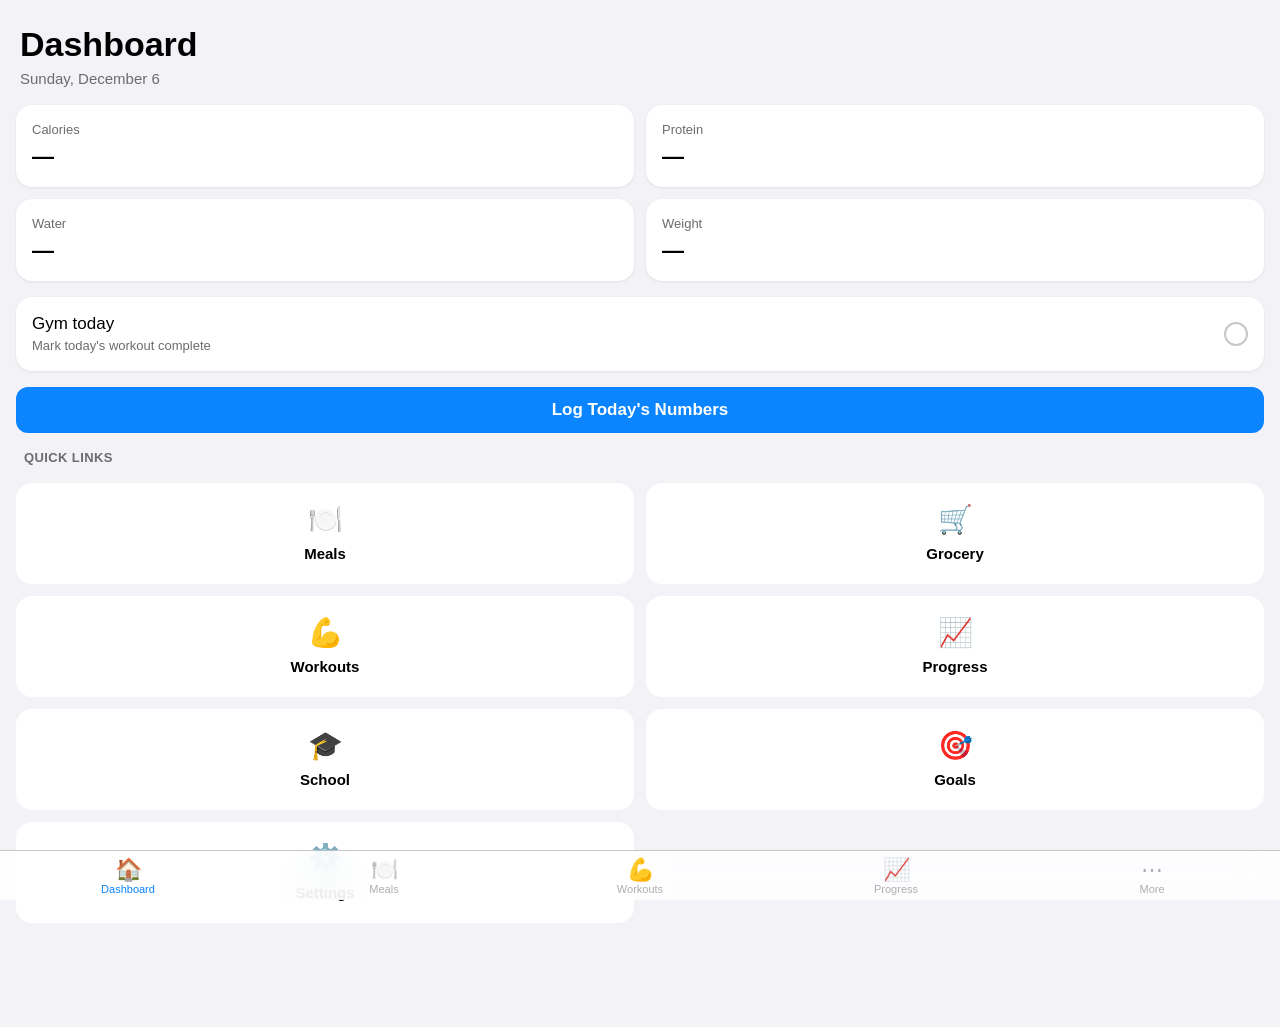
==== index.html @ 4d59efdd "Initial foundation: PWA shell, design system, navigation, data layer Built as life-app before the Li" ====
<!DOCTYPE html>
<!--
  index.html
  ---------------------------------------------------------------------
  This is the ONLY html page in the whole app. Every section (Dashboard,
  Meals, Grocery, etc.) is just JavaScript that swaps out the contents of
  <main id="app-content"> below — nothing ever navigates to a different
  .html file. That's what makes it feel like a native app instead of a
  website: no page reloads, no flicker, just content sliding in and out.
-->
<html lang="en">
<head>
<meta charset="UTF-8" />
<meta name="viewport" content="width=device-width, initial-scale=1, viewport-fit=cover, maximum-scale=1, user-scalable=no" />
<title>Life</title>

<!--
  This tiny inline script runs immediately, before any CSS or other
  scripts load. Its only job is: if the Settings page previously saved a
  manual light/dark choice, apply it right away — otherwise you'd briefly
  see the wrong theme flash on screen before the rest of the app catches up.
-->
<script>
  (function () {
    try {
      var savedTheme = localStorage.getItem('life-app-theme');
      if (savedTheme === 'light' || savedTheme === 'dark') {
        document.documentElement.setAttribute('data-theme', savedTheme);
      }
    } catch (err) {}
  })();
</script>

<!-- ===== PWA basics: lets any browser install this as an app ===== -->
<link rel="manifest" href="manifest.json" />
<meta name="theme-color" content="#000000" />

<!-- ===== iOS-specific tags: Safari ignores manifest.json for a lot of this,
     so these tags are what actually make "Add to Home Screen" look and
     behave like a real app on an iPhone. ===== -->
<meta name="apple-mobile-web-app-capable" content="yes" />
<meta name="apple-mobile-web-app-status-bar-style" content="black-translucent" />
<meta name="apple-mobile-web-app-title" content="Life" />
<link rel="apple-touch-icon" href="icons/icon-180.png" />

<!-- ===== Design system + shared components (order matters: variables first) ===== -->
<link rel="stylesheet" href="css/variables.css" />
<link rel="stylesheet" href="css/base.css" />
<link rel="stylesheet" href="css/components.css" />
<link rel="stylesheet" href="css/navbar.css" />

<!-- ===== Per-section stylesheets (only the active section's styles actually apply) ===== -->
<link rel="stylesheet" href="css/sections/dashboard.css" />
<link rel="stylesheet" href="css/sections/meals.css" />
<link rel="stylesheet" href="css/sections/grocery.css" />
<link rel="stylesheet" href="css/sections/workouts.css" />
<link rel="stylesheet" href="css/sections/progress.css" />
<link rel="stylesheet" href="css/sections/school.css" />
<link rel="stylesheet" href="css/sections/goals.css" />
<link rel="stylesheet" href="css/sections/settings.css" />
</head>
<body>

  <!-- Everything a section renders goes inside here. router.js controls this. -->
  <main id="app-content"></main>

  <!-- The bottom tab bar is always visible, on every screen. navbar.js controls this. -->
  <nav id="app-navbar"></nav>

  <!-- Reusable slide-up sheet used by sections for "Add" forms etc. modal.js controls this. -->
  <div id="app-modal-root"></div>

  <!--
    type="module" lets us use import/export between our .js files (that's
    what makes the "one file per section" structure possible) without any
    build step — modern browsers, including iOS Safari, support this
    natively.
  -->
  <script type="module" src="js/app.js"></script>
</body>
</html>
---- css/variables.css ----
/*
  variables.css
  ---------------------------------------------------------------------
  This file defines the app's "design tokens" — named values for every
  color, spacing size, corner radius, shadow, and font size used
  anywhere in the app. Every other CSS file references these instead of
  writing raw values like "16px" or "#007AFF" directly.

  Why this matters: if you later want to change the accent color or
  make corners rounder everywhere, you change it in ONE place here
  instead of hunting through every file.

  Light/dark mode works two ways at once:
    1. By default, it follows the iPhone's system setting automatically
       (the `prefers-color-scheme` blocks below).
    2. The Settings page can force one or the other by adding
       data-theme="light" or data-theme="dark" to the <html> tag — those
       rules are listed last so they always win over the system default.
*/

:root {
  /* ===== Spacing scale (used for padding, gaps, margins) ===== */
  --space-1: 4px;
  --space-2: 8px;
  --space-3: 12px;
  --space-4: 16px;
  --space-5: 20px;
  --space-6: 24px;
  --space-8: 32px;
  --space-10: 40px;

  /* ===== Corner radius scale ===== */
  --radius-sm: 8px;
  --radius-md: 12px;
  --radius-lg: 16px;
  --radius-xl: 20px;
  --radius-full: 999px;

  /* ===== Typography ===== */
  --font-family: -apple-system, BlinkMacSystemFont, "SF Pro Text", "Segoe UI", Roboto, sans-serif;

  --text-large-title: 700 34px/41px var(--font-family);
  --text-title1: 700 28px/34px var(--font-family);
  --text-title2: 700 22px/28px var(--font-family);
  --text-title3: 600 20px/25px var(--font-family);
  --text-headline: 600 17px/22px var(--font-family);
  --text-body: 400 17px/22px var(--font-family);
  --text-callout: 400 16px/21px var(--font-family);
  --text-subhead: 400 15px/20px var(--font-family);
  --text-footnote: 400 13px/18px var(--font-family);
  --text-caption1: 400 12px/16px var(--font-family);
  --text-caption2: 400 11px/13px var(--font-family);

  /* ===== Motion ===== */
  --ease-standard: cubic-bezier(0.25, 0.1, 0.25, 1);
  --duration-fast: 0.15s;
  --duration-base: 0.25s;
  --duration-slow: 0.4s;

  /* ===== Accent + semantic colors (same in light & dark, iOS system palette) ===== */
  --color-accent: #0A84FF;
  --color-success: #34C759;
  --color-warning: #FF9500;
  --color-danger: #FF3B30;

  /* ===== Safe areas (notch / home indicator on iPhone) ===== */
  --safe-top: env(safe-area-inset-top, 0px);
  --safe-bottom: env(safe-area-inset-bottom, 0px);
  --safe-left: env(safe-area-inset-left, 0px);
  --safe-right: env(safe-area-inset-right, 0px);
}

/* ===== Light mode (default) ===== */
:root,
:root[data-theme="light"] {
  --color-bg: #F2F2F7;
  --color-bg-elevated: #FFFFFF;
  --color-surface: #FFFFFF;
  --color-surface-secondary: #F2F2F7;
  --color-text-primary: #000000;
  --color-text-secondary: #6C6C70;
  --color-text-tertiary: #AEAEB2;
  --color-separator: rgba(60, 60, 67, 0.29);
  --color-shadow: rgba(0, 0, 0, 0.08);
  --color-overlay: rgba(0, 0, 0, 0.4);
}

/* ===== Dark mode: follows system setting automatically ===== */
@media (prefers-color-scheme: dark) {
  :root {
    --color-bg: #000000;
    --color-bg-elevated: #1C1C1E;
    --color-surface: #1C1C1E;
    --color-surface-secondary: #2C2C2E;
    --color-text-primary: #FFFFFF;
    --color-text-secondary: #98989D;
    --color-text-tertiary: #636366;
    --color-separator: rgba(84, 84, 88, 0.6);
    --color-shadow: rgba(0, 0, 0, 0.4);
    --color-overlay: rgba(0, 0, 0, 0.6);
  }
}

/* ===== Manual override: Settings page sets data-theme="dark" on <html> ===== */
:root[data-theme="dark"] {
  --color-bg: #000000;
  --color-bg-elevated: #1C1C1E;
  --color-surface: #1C1C1E;
  --color-surface-secondary: #2C2C2E;
  --color-text-primary: #FFFFFF;
  --color-text-secondary: #98989D;
  --color-text-tertiary: #636366;
  --color-separator: rgba(84, 84, 88, 0.6);
  --color-shadow: rgba(0, 0, 0, 0.4);
  --color-overlay: rgba(0, 0, 0, 0.6);
}
---- css/base.css ----
/*
  base.css
  ---------------------------------------------------------------------
  Global resets and defaults, applied once to the whole page. This is
  where we make the app fill the screen edge-to-edge, remove default
  browser spacing, and set up the base text styles so every section
  starts from the same clean foundation.
*/

* {
  box-sizing: border-box;
  -webkit-tap-highlight-color: transparent;
}

html, body {
  margin: 0;
  padding: 0;
  height: 100%;
  overscroll-behavior-y: none; /* stops the "rubber band" bounce feeling like a website */
}

body {
  font: var(--text-body);
  color: var(--color-text-primary);
  background: var(--color-bg);
  transition: background-color var(--duration-base) var(--ease-standard);
  -webkit-font-smoothing: antialiased;
  /* Prevent iOS from letting the user pinch-zoom the app UI like a webpage */
  touch-action: manipulation;
}

h1, h2, h3, h4, p, figure {
  margin: 0;
}

button {
  font-family: inherit;
  border: none;
  background: none;
  cursor: pointer;
  color: inherit;
}

input, textarea, select {
  font-family: inherit;
  color: inherit;
}

a {
  color: var(--color-accent);
  text-decoration: none;
}

ul, ol {
  margin: 0;
  padding: 0;
  list-style: none;
}

img {
  max-width: 100%;
  display: block;
}

/* ===== App layout skeleton ===== */

#app-content {
  padding-top: var(--safe-top);
  /* Leave room at the bottom for the fixed navbar + iPhone home indicator */
  padding-bottom: calc(64px + var(--safe-bottom) + var(--space-4));
  min-height: 100%;
}

/* Simple fade+rise transition applied by router.js when a section mounts */
.section-enter {
  animation: section-enter var(--duration-base) var(--ease-standard);
}

@keyframes section-enter {
  from { opacity: 0; transform: translateY(8px); }
  to { opacity: 1; transform: translateY(0); }
}
---- css/components.css ----
/*
  components.css
  ---------------------------------------------------------------------
  Reusable building blocks shared by every section: page headers, cards,
  buttons, inputs, list rows, chips, empty states, and the modal sheet.
  A section's own stylesheet (e.g. meals.css) should only contain styles
  specific to that section — if something looks like it'll be reused
  elsewhere, it belongs here instead.
*/

/* ===== Page header: every section starts with one of these ===== */

.page-header {
  padding: var(--space-6) var(--space-5) var(--space-4);
}

.page-header__title {
  font: var(--text-large-title);
  color: var(--color-text-primary);
}

.page-header__subtitle {
  font: var(--text-subhead);
  color: var(--color-text-secondary);
  margin-top: var(--space-1);
}

.page-content {
  padding: 0 var(--space-4) var(--space-6);
  display: flex;
  flex-direction: column;
  gap: var(--space-4);
}

.section-label {
  font: var(--text-footnote);
  font-weight: 600;
  text-transform: uppercase;
  letter-spacing: 0.03em;
  color: var(--color-text-secondary);
  padding: 0 var(--space-2);
}

/* ===== Card ===== */

.card {
  background: var(--color-surface);
  border-radius: var(--radius-lg);
  padding: var(--space-4);
  box-shadow: 0 1px 3px var(--color-shadow);
}

/* ===== Buttons ===== */

.btn {
  display: inline-flex;
  align-items: center;
  justify-content: center;
  gap: var(--space-2);
  padding: var(--space-3) var(--space-5);
  border-radius: var(--radius-md);
  font: var(--text-headline);
  transition: transform var(--duration-fast) var(--ease-standard), opacity var(--duration-fast) var(--ease-standard);
}

.btn:active {
  transform: scale(0.96);
  opacity: 0.85;
}

.btn-primary {
  background: var(--color-accent);
  color: #FFFFFF;
  width: 100%;
}

.btn-secondary {
  background: var(--color-surface-secondary);
  color: var(--color-accent);
}

.btn-icon {
  width: 36px;
  height: 36px;
  border-radius: var(--radius-full);
  background: var(--color-surface-secondary);
  display: inline-flex;
  align-items: center;
  justify-content: center;
  font-size: 18px;
}

/* Floating "add" button, bottom-right above the navbar */
.fab {
  position: fixed;
  right: calc(var(--space-5) + var(--safe-right));
  bottom: calc(80px + var(--safe-bottom));
  width: 56px;
  height: 56px;
  border-radius: var(--radius-full);
  background: var(--color-accent);
  color: #fff;
  font-size: 26px;
  line-height: 1;
  display: flex;
  align-items: center;
  justify-content: center;
  box-shadow: 0 4px 14px var(--color-shadow);
  z-index: 20;
  transition: transform var(--duration-fast) var(--ease-standard);
}

.fab:active {
  transform: scale(0.92);
}

/* ===== Inputs ===== */

.input, .textarea {
  width: 100%;
  background: var(--color-surface-secondary);
  border-radius: var(--radius-md);
  padding: var(--space-3) var(--space-4);
  font: var(--text-body);
  color: var(--color-text-primary);
}

.textarea {
  resize: none;
  min-height: 88px;
}

.input::placeholder, .textarea::placeholder {
  color: var(--color-text-tertiary);
}

.search-bar {
  display: flex;
  align-items: center;
  gap: var(--space-2);
  background: var(--color-surface-secondary);
  border-radius: var(--radius-md);
  padding: var(--space-2) var(--space-4);
}

.search-bar input {
  flex: 1;
  background: none;
  border: none;
  outline: none;
  font: var(--text-body);
  color: var(--color-text-primary);
}

.search-bar .icon {
  color: var(--color-text-tertiary);
  font-size: 15px;
}

/* ===== Filter chips ===== */

.chip-row {
  display: flex;
  gap: var(--space-2);
  overflow-x: auto;
  padding-bottom: var(--space-1);
  scrollbar-width: none;
}

.chip-row::-webkit-scrollbar { display: none; }

.chip {
  flex: none;
  padding: var(--space-2) var(--space-4);
  border-radius: var(--radius-full);
  background: var(--color-surface-secondary);
  font: var(--text-subhead);
  color: var(--color-text-secondary);
  white-space: nowrap;
}

.chip.active {
  background: var(--color-accent);
  color: #FFFFFF;
}

/* ===== List rows (grocery items, meal list, workout history, etc.) ===== */

.list-row {
  display: flex;
  align-items: center;
  gap: var(--space-3);
  padding: var(--space-3) var(--space-4);
  background: var(--color-surface);
  border-radius: var(--radius-md);
}

.list-row + .list-row {
  margin-top: var(--space-2);
}

.list-row__title {
  font: var(--text-body);
  color: var(--color-text-primary);
  flex: 1;
}

.list-row__meta {
  font: var(--text-footnote);
  color: var(--color-text-secondary);
}

.checkbox-circle {
  width: 24px;
  height: 24px;
  border-radius: var(--radius-full);
  border: 2px solid var(--color-separator);
  display: inline-flex;
  align-items: center;
  justify-content: center;
  flex: none;
  font-size: 13px;
  color: transparent;
  transition: background var(--duration-fast) var(--ease-standard), border-color var(--duration-fast) var(--ease-standard);
}

.checkbox-circle.checked {
  background: var(--color-accent);
  border-color: var(--color-accent);
  color: #fff;
}

/* ===== Stat tiles (Dashboard summary cards) ===== */

.stat-grid {
  display: grid;
  grid-template-columns: 1fr 1fr;
  gap: var(--space-3);
}

.stat-tile {
  background: var(--color-surface);
  border-radius: var(--radius-lg);
  padding: var(--space-4);
  box-shadow: 0 1px 3px var(--color-shadow);
}

.stat-tile__label {
  font: var(--text-footnote);
  color: var(--color-text-secondary);
}

.stat-tile__value {
  font: var(--text-title2);
  color: var(--color-text-primary);
  margin-top: var(--space-1);
}

/* ===== Empty states ===== */

.empty-state {
  display: flex;
  flex-direction: column;
  align-items: center;
  justify-content: center;
  text-align: center;
  padding: var(--space-10) var(--space-6);
  color: var(--color-text-secondary);
}

.empty-state__icon {
  font-size: 40px;
  margin-bottom: var(--space-3);
  opacity: 0.6;
}

.empty-state__title {
  font: var(--text-headline);
  color: var(--color-text-primary);
}

.empty-state__subtitle {
  font: var(--text-subhead);
  margin-top: var(--space-1);
  max-width: 260px;
}

/* ===== Modal / bottom sheet (used for "Add ___" forms) ===== */

.modal-overlay {
  position: fixed;
  inset: 0;
  background: var(--color-overlay);
  opacity: 0;
  pointer-events: none;
  transition: opacity var(--duration-base) var(--ease-standard);
  z-index: 40;
}

.modal-overlay.open {
  opacity: 1;
  pointer-events: auto;
}

.modal-sheet {
  position: fixed;
  left: 0;
  right: 0;
  bottom: 0;
  max-height: 88vh;
  background: var(--color-bg-elevated);
  border-radius: var(--radius-xl) var(--radius-xl) 0 0;
  padding: var(--space-3) var(--space-5) calc(var(--space-6) + var(--safe-bottom));
  transform: translateY(100%);
  transition: transform var(--duration-slow) var(--ease-standard);
  z-index: 41;
  overflow-y: auto;
  display: flex;
  flex-direction: column;
  gap: var(--space-4);
}

.modal-overlay.open .modal-sheet {
  transform: translateY(0);
}

.modal-sheet__handle {
  width: 36px;
  height: 5px;
  border-radius: var(--radius-full);
  background: var(--color-separator);
  margin: var(--space-1) auto 0;
}

.modal-sheet__header {
  display: flex;
  align-items: center;
  justify-content: space-between;
}

.modal-sheet__title {
  font: var(--text-title3);
}

.modal-sheet__field-label {
  font: var(--text-footnote);
  font-weight: 600;
  color: var(--color-text-secondary);
  margin-bottom: var(--space-1);
  display: block;
}

/* ===== Streak / badge pill ===== */

.badge {
  display: inline-flex;
  align-items: center;
  gap: var(--space-1);
  padding: var(--space-1) var(--space-3);
  border-radius: var(--radius-full);
  background: var(--color-surface-secondary);
  font: var(--text-caption1);
  font-weight: 600;
  color: var(--color-text-secondary);
}

.badge.success { color: var(--color-success); }
.badge.warning { color: var(--color-warning); }
---- css/navbar.css ----
/*
  navbar.css
  ---------------------------------------------------------------------
  The bottom tab bar (Dashboard, Meals, Workouts, Progress, More) that's
  always visible, plus the "More" sheet that slides up over it to reveal
  Grocery, School, Goals, and Settings. This mirrors how Apple's own
  App Store app handles having more sections than fit in one bar.
*/

#app-navbar {
  position: fixed;
  left: 0;
  right: 0;
  bottom: 0;
  z-index: 30;
  display: flex;
  background: color-mix(in srgb, var(--color-bg-elevated) 85%, transparent);
  backdrop-filter: blur(20px) saturate(180%);
  -webkit-backdrop-filter: blur(20px) saturate(180%);
  border-top: 0.5px solid var(--color-separator);
  padding-bottom: var(--safe-bottom);
}

.navbar__item {
  flex: 1;
  display: flex;
  flex-direction: column;
  align-items: center;
  justify-content: center;
  gap: 2px;
  padding: var(--space-2) 0 var(--space-1);
  color: var(--color-text-tertiary);
  transition: color var(--duration-fast) var(--ease-standard);
}

.navbar__item.active {
  color: var(--color-accent);
}

.navbar__item .icon {
  font-size: 22px;
  line-height: 1;
}

.navbar__item .label {
  font: var(--text-caption2);
  font-weight: 500;
}

/* ===== "More" sheet: grid of remaining sections ===== */

.more-sheet__grid {
  display: grid;
  grid-template-columns: repeat(2, 1fr);
  gap: var(--space-3);
}

.more-sheet__item {
  display: flex;
  flex-direction: column;
  align-items: center;
  justify-content: center;
  gap: var(--space-2);
  padding: var(--space-5) var(--space-3);
  background: var(--color-surface);
  border-radius: var(--radius-lg);
  color: var(--color-text-primary);
}

.more-sheet__item .icon {
  font-size: 28px;
}

.more-sheet__item .label {
  font: var(--text-subhead);
  font-weight: 600;
}
---- css/sections/dashboard.css ----
/* dashboard.css — styles specific to the Dashboard section. */

.dashboard-gym-card {
  display: flex;
  align-items: center;
  justify-content: space-between;
  cursor: pointer;
}

.dashboard-gym-card__text {
  display: flex;
  flex-direction: column;
  gap: 2px;
}

.dashboard-log-form {
  display: flex;
  flex-direction: column;
  gap: var(--space-4);
}
---- css/sections/meals.css ----
/* meals.css — styles specific to the Meals section. */

.meal-row__thumb {
  width: 48px;
  height: 48px;
  border-radius: var(--radius-md);
  object-fit: cover;
  flex: none;
}

.meal-row__thumb--placeholder {
  display: flex;
  align-items: center;
  justify-content: center;
  background: var(--color-surface-secondary);
  font-size: 20px;
}

.meal-row__favorite {
  font-size: 18px;
  padding: var(--space-1);
  flex: none;
}

.meals-form,
.meals-detail {
  display: flex;
  flex-direction: column;
  gap: var(--space-4);
}

.meals-form__photo-preview img {
  width: 100%;
  max-height: 160px;
  object-fit: cover;
  border-radius: var(--radius-md);
  margin-top: var(--space-2);
}

.meals-form__nutrition-grid {
  display: grid;
  grid-template-columns: 1fr 1fr;
  gap: var(--space-3);
}

.meals-form__favorite-toggle {
  display: flex;
  align-items: center;
  gap: var(--space-2);
  font: var(--text-body);
}

.meals-detail__photo {
  width: 100%;
  max-height: 220px;
  object-fit: cover;
  border-radius: var(--radius-lg);
}

.meals-detail__ingredients {
  margin-top: var(--space-2);
  display: flex;
  flex-direction: column;
  gap: var(--space-1);
}

.meals-detail__ingredients li {
  font: var(--text-body);
  padding-left: var(--space-3);
  position: relative;
}

.meals-detail__ingredients li::before {
  content: "•";
  position: absolute;
  left: 0;
  color: var(--color-text-tertiary);
}

.meals-detail__actions {
  display: flex;
  gap: var(--space-3);
}

.meals-detail__actions .btn {
  flex: 1;
}

.meals-detail__delete {
  color: var(--color-danger);
}
---- css/sections/grocery.css ----
/* grocery.css — styles specific to the grocery section. Filled in when that section is built. */
---- css/sections/workouts.css ----
/* workouts.css — styles specific to the workouts section. Filled in when that section is built. */
---- css/sections/progress.css ----
/* progress.css — styles specific to the progress section. Filled in when that section is built. */
---- css/sections/school.css ----
/* school.css — styles specific to the school section. Filled in when that section is built. */
---- css/sections/goals.css ----
/* goals.css — styles specific to the goals section. Filled in when that section is built. */
---- css/sections/settings.css ----
/* settings.css — styles specific to the settings section. Filled in when that section is built. */
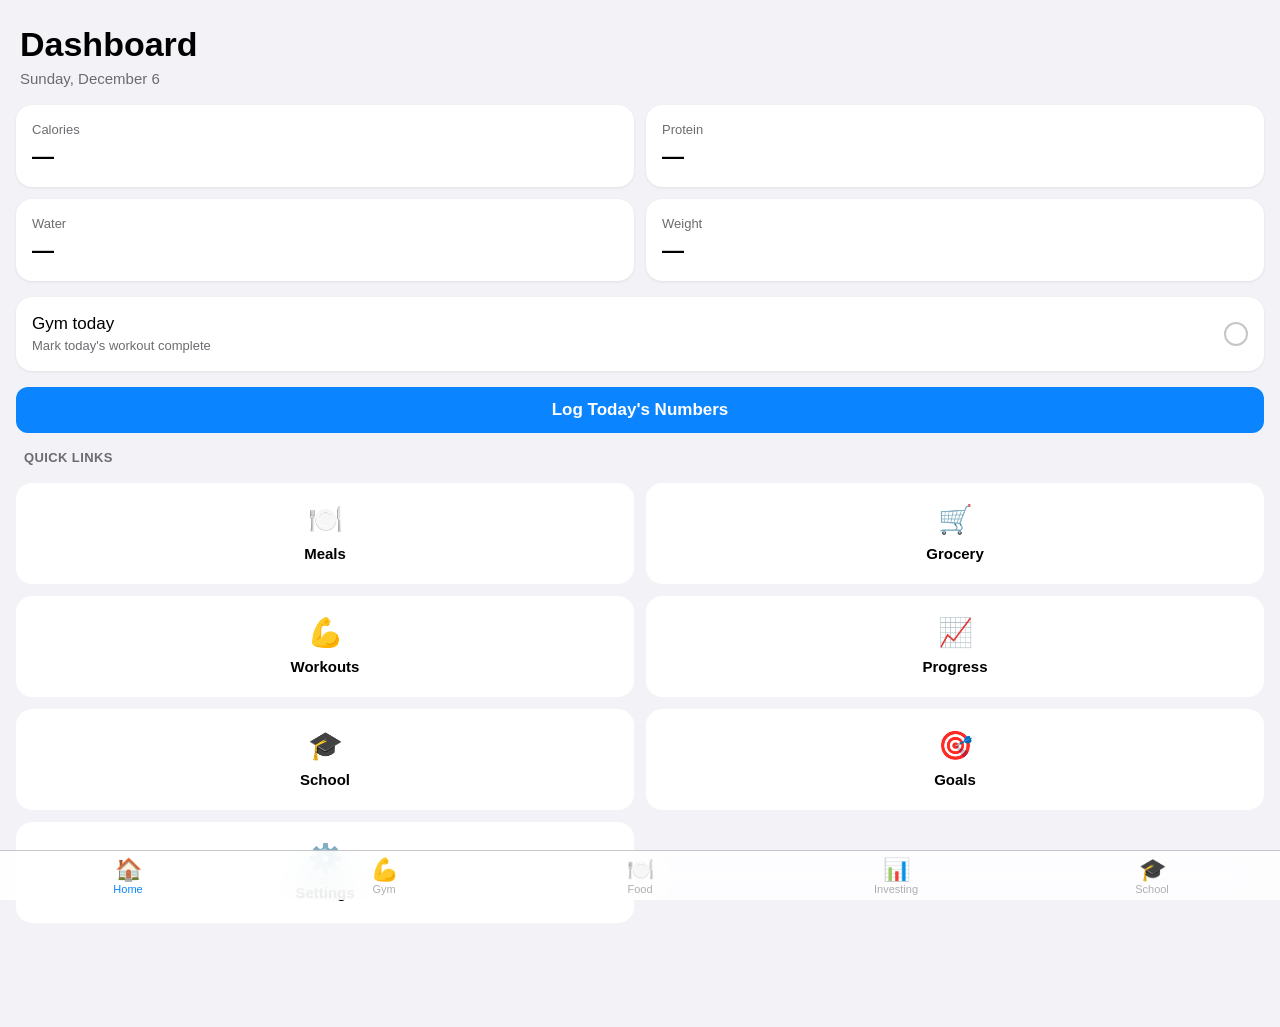
==== commit 58360b19: "Rebrand to Liam HQ, restructure nav to 5 pillars Rename app to Liam HQ (title, manifest, icon genera" ====
--- a/index.html
+++ b/index.html
@@ -12,7 +12,7 @@
 <head>
 <meta charset="UTF-8" />
 <meta name="viewport" content="width=device-width, initial-scale=1, viewport-fit=cover, maximum-scale=1, user-scalable=no" />
-<title>Life</title>
+<title>Liam HQ</title>
 
 <!--
   This tiny inline script runs immediately, before any CSS or other
@@ -40,7 +40,7 @@
      behave like a real app on an iPhone. ===== -->
 <meta name="apple-mobile-web-app-capable" content="yes" />
 <meta name="apple-mobile-web-app-status-bar-style" content="black-translucent" />
-<meta name="apple-mobile-web-app-title" content="Life" />
+<meta name="apple-mobile-web-app-title" content="Liam HQ" />
 <link rel="apple-touch-icon" href="icons/icon-180.png" />
 
 <!-- ===== Design system + shared components (order matters: variables first) ===== -->
@@ -51,12 +51,10 @@
 
 <!-- ===== Per-section stylesheets (only the active section's styles actually apply) ===== -->
 <link rel="stylesheet" href="css/sections/dashboard.css" />
-<link rel="stylesheet" href="css/sections/meals.css" />
-<link rel="stylesheet" href="css/sections/grocery.css" />
-<link rel="stylesheet" href="css/sections/workouts.css" />
-<link rel="stylesheet" href="css/sections/progress.css" />
+<link rel="stylesheet" href="css/sections/gym.css" />
+<link rel="stylesheet" href="css/sections/food.css" />
+<link rel="stylesheet" href="css/sections/investing.css" />
 <link rel="stylesheet" href="css/sections/school.css" />
-<link rel="stylesheet" href="css/sections/goals.css" />
 <link rel="stylesheet" href="css/sections/settings.css" />
 </head>
 <body>
--- a/css/sections/gym.css
+++ b/css/sections/gym.css
@@ -0,0 +1 @@
+/* gym.css — styles specific to the Gym pillar. Filled in when the pillar is built. */
--- a/css/sections/food.css
+++ b/css/sections/food.css
@@ -0,0 +1,91 @@
+/* food.css — styles specific to the Food pillar (meal list styles carried over from the original Meals section). */
+
+.meal-row__thumb {
+  width: 48px;
+  height: 48px;
+  border-radius: var(--radius-md);
+  object-fit: cover;
+  flex: none;
+}
+
+.meal-row__thumb--placeholder {
+  display: flex;
+  align-items: center;
+  justify-content: center;
+  background: var(--color-surface-secondary);
+  font-size: 20px;
+}
+
+.meal-row__favorite {
+  font-size: 18px;
+  padding: var(--space-1);
+  flex: none;
+}
+
+.meals-form,
+.meals-detail {
+  display: flex;
+  flex-direction: column;
+  gap: var(--space-4);
+}
+
+.meals-form__photo-preview img {
+  width: 100%;
+  max-height: 160px;
+  object-fit: cover;
+  border-radius: var(--radius-md);
+  margin-top: var(--space-2);
+}
+
+.meals-form__nutrition-grid {
+  display: grid;
+  grid-template-columns: 1fr 1fr;
+  gap: var(--space-3);
+}
+
+.meals-form__favorite-toggle {
+  display: flex;
+  align-items: center;
+  gap: var(--space-2);
+  font: var(--text-body);
+}
+
+.meals-detail__photo {
+  width: 100%;
+  max-height: 220px;
+  object-fit: cover;
+  border-radius: var(--radius-lg);
+}
+
+.meals-detail__ingredients {
+  margin-top: var(--space-2);
+  display: flex;
+  flex-direction: column;
+  gap: var(--space-1);
+}
+
+.meals-detail__ingredients li {
+  font: var(--text-body);
+  padding-left: var(--space-3);
+  position: relative;
+}
+
+.meals-detail__ingredients li::before {
+  content: "•";
+  position: absolute;
+  left: 0;
+  color: var(--color-text-tertiary);
+}
+
+.meals-detail__actions {
+  display: flex;
+  gap: var(--space-3);
+}
+
+.meals-detail__actions .btn {
+  flex: 1;
+}
+
+.meals-detail__delete {
+  color: var(--color-danger);
+}
--- a/css/sections/investing.css
+++ b/css/sections/investing.css
@@ -0,0 +1 @@
+/* investing.css — styles specific to the Investing pillar. Filled in when the pillar is built. */
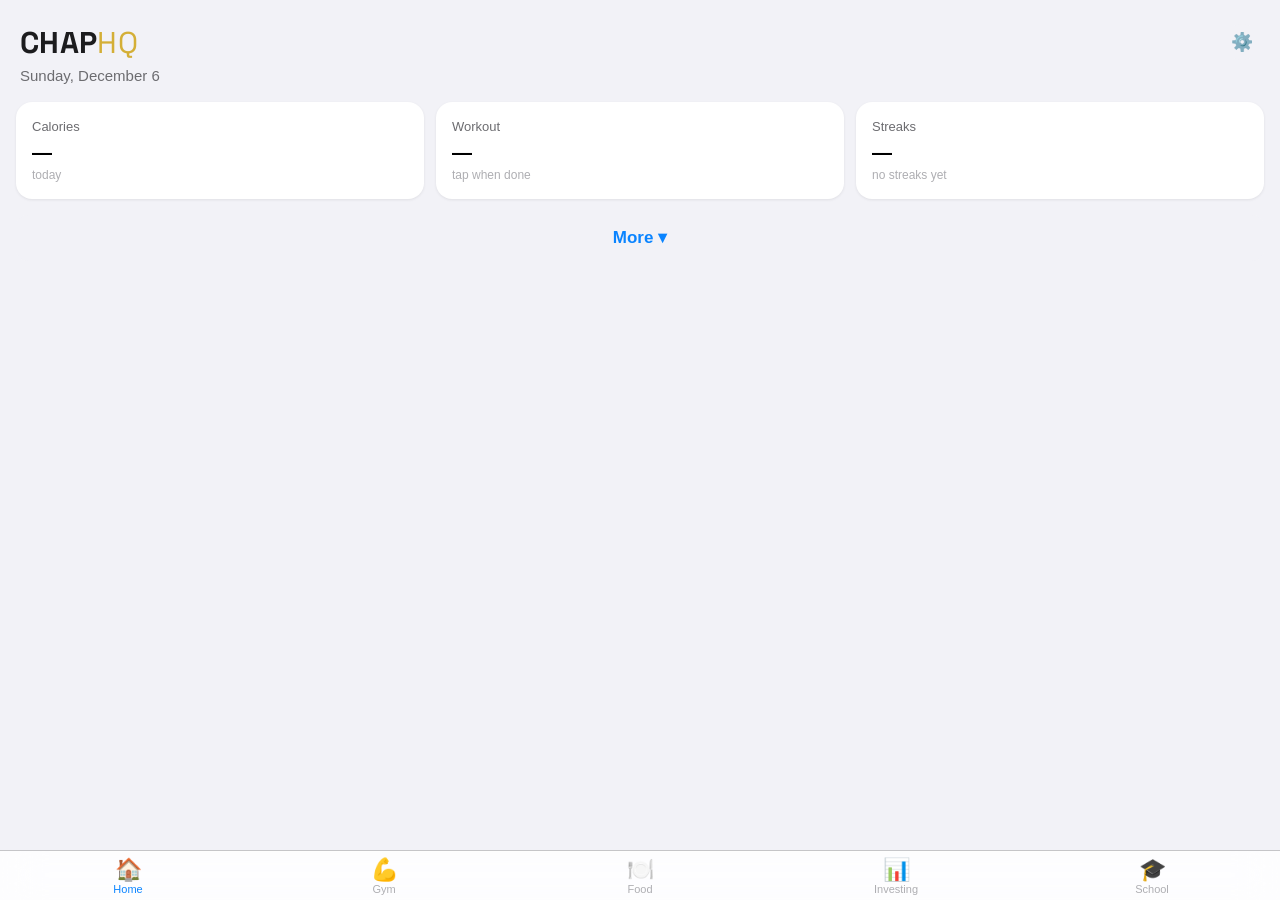
==== commit ae3bea0b: "Gym pillar + CHAPHQ wordmark rebrand + density pass Gym: Workout/History/Body sub-tabs - editable ex" ====
--- a/index.html
+++ b/index.html
@@ -12,7 +12,14 @@
 <head>
 <meta charset="UTF-8" />
 <meta name="viewport" content="width=device-width, initial-scale=1, viewport-fit=cover, maximum-scale=1, user-scalable=no" />
-<title>Liam HQ</title>
+<title>CHAPHQ</title>
+
+<!-- Space Grotesk (for the CHAPHQ wordmark). Loads from Google Fonts when
+     online; offline it falls back to the system font. To make it work
+     offline too, the font file can be downloaded into the project later. -->
+<link rel="preconnect" href="https://fonts.googleapis.com" />
+<link rel="preconnect" href="https://fonts.gstatic.com" crossorigin />
+<link rel="stylesheet" href="https://fonts.googleapis.com/css2?family=Space+Grotesk:wght@400;500;700&display=swap" />
 
 <!--
   This tiny inline script runs immediately, before any CSS or other
@@ -23,7 +30,7 @@
 <script>
   (function () {
     try {
-      var savedTheme = localStorage.getItem('life-app-theme');
+      var savedTheme = localStorage.getItem('liamhq-theme');
       if (savedTheme === 'light' || savedTheme === 'dark') {
         document.documentElement.setAttribute('data-theme', savedTheme);
       }
@@ -40,7 +47,7 @@
      behave like a real app on an iPhone. ===== -->
 <meta name="apple-mobile-web-app-capable" content="yes" />
 <meta name="apple-mobile-web-app-status-bar-style" content="black-translucent" />
-<meta name="apple-mobile-web-app-title" content="Liam HQ" />
+<meta name="apple-mobile-web-app-title" content="CHAPHQ" />
 <link rel="apple-touch-icon" href="icons/icon-180.png" />
 
 <!-- ===== Design system + shared components (order matters: variables first) ===== -->
--- a/css/variables.css
+++ b/css/variables.css
@@ -63,6 +63,13 @@
   --color-warning: #FF9500;
   --color-danger: #FF3B30;
 
+  /* ===== Wordmark (the CHAPHQ brand mark in headers) ===== */
+  --color-gold: #D4AF37;
+  --font-wordmark: 'Space Grotesk', -apple-system, BlinkMacSystemFont, sans-serif;
+  /* "CHAP" is off-white on dark backgrounds; on the light theme, off-white
+     would vanish, so it darkens to near-black there (set per theme below). */
+  --wordmark-primary: #1C1C1E;
+
   /* ===== Safe areas (notch / home indicator on iPhone) ===== */
   --safe-top: env(safe-area-inset-top, 0px);
   --safe-bottom: env(safe-area-inset-bottom, 0px);
@@ -83,6 +90,7 @@
   --color-separator: rgba(60, 60, 67, 0.29);
   --color-shadow: rgba(0, 0, 0, 0.08);
   --color-overlay: rgba(0, 0, 0, 0.4);
+  --wordmark-primary: #1C1C1E;
 }
 
 /* ===== Dark mode: follows system setting automatically ===== */
@@ -98,6 +106,7 @@
     --color-separator: rgba(84, 84, 88, 0.6);
     --color-shadow: rgba(0, 0, 0, 0.4);
     --color-overlay: rgba(0, 0, 0, 0.6);
+    --wordmark-primary: #F5F5F0;
   }
 }
 
@@ -113,4 +122,5 @@
   --color-separator: rgba(84, 84, 88, 0.6);
   --color-shadow: rgba(0, 0, 0, 0.4);
   --color-overlay: rgba(0, 0, 0, 0.6);
+  --wordmark-primary: #F5F5F0;
 }
--- a/css/components.css
+++ b/css/components.css
@@ -350,6 +350,85 @@
   display: block;
 }
 
+/* ===== CHAPHQ wordmark =====
+   Two-tone brand mark: "CHAP" heavy in off-white (near-black on the light
+   theme), "HQ" lighter weight in gold. Used in the Dashboard header. */
+
+.wordmark {
+  font-family: var(--font-wordmark);
+  font-size: 30px;
+  line-height: 38px;
+  letter-spacing: 0.01em;
+  display: inline-flex;
+  align-items: baseline;
+}
+
+.wordmark__chap {
+  font-weight: 700;
+  color: var(--wordmark-primary);
+}
+
+.wordmark__hq {
+  font-weight: 400;
+  color: var(--color-gold);
+}
+
+/* ===== Link tiles (grid of tappable shortcuts, e.g. Dashboard quick links) ===== */
+
+.link-grid {
+  display: grid;
+  grid-template-columns: repeat(2, 1fr);
+  gap: var(--space-3);
+}
+
+.link-tile {
+  display: flex;
+  flex-direction: column;
+  align-items: center;
+  justify-content: center;
+  gap: var(--space-2);
+  padding: var(--space-5) var(--space-3);
+  background: var(--color-surface);
+  border-radius: var(--radius-lg);
+  color: var(--color-text-primary);
+}
+
+.link-tile .icon {
+  font-size: 28px;
+}
+
+.link-tile .label {
+  font: var(--text-subhead);
+  font-weight: 600;
+}
+
+/* ===== Segmented control (sub-tabs inside a pillar) ===== */
+
+.segmented {
+  display: flex;
+  background: var(--color-surface-secondary);
+  border-radius: var(--radius-md);
+  padding: 3px;
+  gap: 2px;
+}
+
+.segmented__item {
+  flex: 1;
+  padding: var(--space-2) var(--space-2);
+  border-radius: calc(var(--radius-md) - 3px);
+  font: var(--text-subhead);
+  font-weight: 600;
+  color: var(--color-text-secondary);
+  white-space: nowrap;
+  transition: background var(--duration-fast) var(--ease-standard), color var(--duration-fast) var(--ease-standard);
+}
+
+.segmented__item.active {
+  background: var(--color-surface);
+  color: var(--color-text-primary);
+  box-shadow: 0 1px 3px var(--color-shadow);
+}
+
 /* ===== Streak / badge pill ===== */
 
 .badge {
--- a/css/navbar.css
+++ b/css/navbar.css
@@ -47,31 +47,3 @@
   font-weight: 500;
 }
 
-/* ===== "More" sheet: grid of remaining sections ===== */
-
-.more-sheet__grid {
-  display: grid;
-  grid-template-columns: repeat(2, 1fr);
-  gap: var(--space-3);
-}
-
-.more-sheet__item {
-  display: flex;
-  flex-direction: column;
-  align-items: center;
-  justify-content: center;
-  gap: var(--space-2);
-  padding: var(--space-5) var(--space-3);
-  background: var(--color-surface);
-  border-radius: var(--radius-lg);
-  color: var(--color-text-primary);
-}
-
-.more-sheet__item .icon {
-  font-size: 28px;
-}
-
-.more-sheet__item .label {
-  font: var(--text-subhead);
-  font-weight: 600;
-}
--- a/css/sections/dashboard.css
+++ b/css/sections/dashboard.css
@@ -1,16 +1,50 @@
 /* dashboard.css — styles specific to the Dashboard section. */
 
-.dashboard-gym-card {
+/* Header row: title on the left, settings gear on the right */
+.dashboard-header {
   display: flex;
-  align-items: center;
+  align-items: flex-start;
   justify-content: space-between;
-  cursor: pointer;
 }
 
-.dashboard-gym-card__text {
+/* The 3 at-a-glance hero cards: Calories · Workout · Streaks */
+.dashboard-hero {
+  display: grid;
+  grid-template-columns: repeat(3, 1fr);
+  gap: var(--space-3);
+}
+
+.dashboard-hero .stat-tile__value {
+  font: var(--text-title3);
+  margin-top: var(--space-1);
+}
+
+.dashboard-hero__tappable {
+  cursor: pointer;
+  transition: transform var(--duration-fast) var(--ease-standard);
+}
+
+.dashboard-hero__tappable:active {
+  transform: scale(0.96);
+}
+
+.stat-tile__meta {
+  font: var(--text-caption1);
+  color: var(--color-text-tertiary);
+  margin-top: 2px;
+}
+
+/* The collapsed "everything else" area below the hero cards */
+.dashboard-more {
   display: flex;
   flex-direction: column;
-  gap: 2px;
+  gap: var(--space-4);
+}
+
+/* display:flex above would silently defeat the hidden attribute, so make
+   hidden explicitly win — otherwise the More section always shows. */
+.dashboard-more[hidden] {
+  display: none;
 }
 
 .dashboard-log-form {
--- a/css/sections/gym.css
+++ b/css/sections/gym.css
@@ -1 +1,84 @@
-/* gym.css — styles specific to the Gym pillar. Filled in when the pillar is built. */
+/* gym.css — styles specific to the Gym pillar. */
+
+.gym-split-list {
+  display: flex;
+  flex-direction: column;
+  gap: var(--space-3);
+}
+
+.gym-split-card {
+  display: flex;
+  align-items: center;
+  gap: var(--space-3);
+  text-align: left;
+  width: 100%;
+}
+
+.gym-split-card__icon {
+  font-size: 26px;
+}
+
+.gym-split-card__name {
+  font: var(--text-headline);
+  flex: 1;
+}
+
+.gym-split-header {
+  display: flex;
+  align-items: center;
+  gap: var(--space-3);
+  padding: var(--space-2) 0;
+}
+
+.gym-form {
+  display: flex;
+  flex-direction: column;
+  gap: var(--space-4);
+}
+
+.gym-form__row {
+  display: grid;
+  grid-template-columns: 1fr 1fr;
+  gap: var(--space-3);
+}
+
+.gym-form__delete {
+  color: var(--color-danger);
+}
+
+.gym-body-thumb {
+  width: 48px;
+  height: 48px;
+  border-radius: var(--radius-md);
+  object-fit: cover;
+  flex: none;
+}
+
+#split-exercise-list {
+  display: flex;
+  flex-direction: column;
+}
+
+/* History rows: collapsed summary by default, tap to expand the set list */
+.gym-history-row {
+  cursor: pointer;
+}
+
+.gym-history-row__chevron {
+  color: var(--color-text-tertiary);
+  font-size: 18px;
+  transition: transform var(--duration-fast) var(--ease-standard);
+}
+
+.gym-history-row.expanded .gym-history-row__chevron {
+  transform: rotate(90deg);
+}
+
+.gym-history-row__sets {
+  margin-top: var(--space-2);
+  padding-top: var(--space-2);
+  border-top: 0.5px solid var(--color-separator);
+  display: flex;
+  flex-direction: column;
+  gap: var(--space-1);
+}
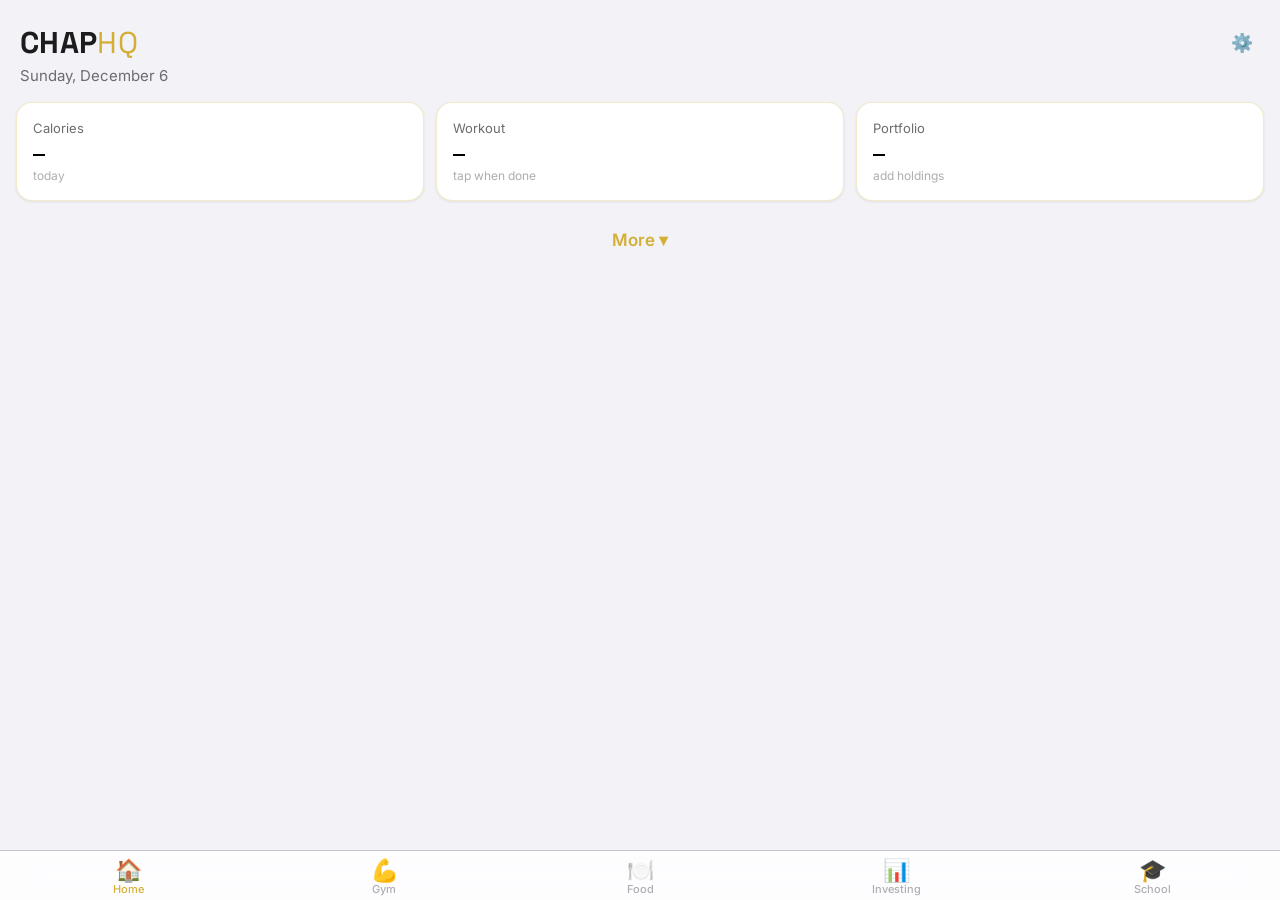
==== commit 6902f15b: "Adopt CHAPHQ design tokens: dark/gold palette + font trio Dark theme becomes the signature look: bac" ====
--- a/index.html
+++ b/index.html
@@ -14,12 +14,13 @@
 <meta name="viewport" content="width=device-width, initial-scale=1, viewport-fit=cover, maximum-scale=1, user-scalable=no" />
 <title>CHAPHQ</title>
 
-<!-- Space Grotesk (for the CHAPHQ wordmark). Loads from Google Fonts when
-     online; offline it falls back to the system font. To make it work
-     offline too, the font file can be downloaded into the project later. -->
+<!-- The CHAPHQ font trio: Space Grotesk (headers + wordmark), Inter
+     (body text), IBM Plex Mono (workout data: weights, reps, durations).
+     Loads from Google Fonts when online; offline it falls back to system
+     fonts. The files can be self-hosted later for guaranteed offline use. -->
 <link rel="preconnect" href="https://fonts.googleapis.com" />
 <link rel="preconnect" href="https://fonts.gstatic.com" crossorigin />
-<link rel="stylesheet" href="https://fonts.googleapis.com/css2?family=Space+Grotesk:wght@400;500;700&display=swap" />
+<link rel="stylesheet" href="https://fonts.googleapis.com/css2?family=Space+Grotesk:wght@400;500;700&family=Inter:wght@400;500;600;700&family=IBM+Plex+Mono:wght@400;500;600&display=swap" />
 
 <!--
   This tiny inline script runs immediately, before any CSS or other
@@ -40,7 +41,7 @@
 
 <!-- ===== PWA basics: lets any browser install this as an app ===== -->
 <link rel="manifest" href="manifest.json" />
-<meta name="theme-color" content="#000000" />
+<meta name="theme-color" content="#0A0C10" />
 
 <!-- ===== iOS-specific tags: Safari ignores manifest.json for a lot of this,
      so these tags are what actually make "Add to Home Screen" look and
--- a/css/variables.css
+++ b/css/variables.css
@@ -36,8 +36,16 @@
   --radius-xl: 20px;
   --radius-full: 999px;
 
-  /* ===== Typography ===== */
-  --font-family: -apple-system, BlinkMacSystemFont, "SF Pro Text", "Segoe UI", Roboto, sans-serif;
+  /* ===== Typography =====
+     The CHAPHQ font trio:
+       Space Grotesk — headers + the wordmark (--font-display)
+       Inter         — body text (--font-family)
+       IBM Plex Mono — workout/portfolio data: weights, reps, durations,
+                       dollar values (--font-mono)
+     Each falls back to the iOS system font when offline. */
+  --font-family: "Inter", -apple-system, BlinkMacSystemFont, "SF Pro Text", "Segoe UI", Roboto, sans-serif;
+  --font-display: "Space Grotesk", -apple-system, BlinkMacSystemFont, "SF Pro Display", "Segoe UI", sans-serif;
+  --font-mono: "IBM Plex Mono", ui-monospace, "SF Mono", Menlo, Consolas, monospace;
 
   --text-large-title: 700 34px/41px var(--font-family);
   --text-title1: 700 28px/34px var(--font-family);
@@ -57,15 +65,23 @@
   --duration-base: 0.25s;
   --duration-slow: 0.4s;
 
-  /* ===== Accent + semantic colors (same in light & dark, iOS system palette) ===== */
-  --color-accent: #0A84FF;
+  /* ===== Accent + semantic colors =====
+     The CHAPHQ accent is gold. Success/warning/danger stay iOS-system so
+     gains/losses and warnings read instantly. */
+  --color-gold: #D4AF37;
+  --color-accent: var(--color-gold);
+  /* Text color used ON TOP of the gold accent (buttons, active chips) —
+     dark, because white-on-gold is hard to read. */
+  --color-on-accent: #0A0C10;
   --color-success: #34C759;
   --color-warning: #FF9500;
   --color-danger: #FF3B30;
 
+  /* Gold hairline: the thin gold border on cards (subtle by design). */
+  --hairline-gold: rgba(212, 175, 55, 0.25);
+
   /* ===== Wordmark (the CHAPHQ brand mark in headers) ===== */
-  --color-gold: #D4AF37;
-  --font-wordmark: 'Space Grotesk', -apple-system, BlinkMacSystemFont, sans-serif;
+  --font-wordmark: var(--font-display);
   /* "CHAP" is off-white on dark backgrounds; on the light theme, off-white
      would vanish, so it darkens to near-black there (set per theme below). */
   --wordmark-primary: #1C1C1E;
@@ -93,34 +109,34 @@
   --wordmark-primary: #1C1C1E;
 }
 
-/* ===== Dark mode: follows system setting automatically ===== */
+/* ===== Dark mode (the signature CHAPHQ look): follows system setting ===== */
 @media (prefers-color-scheme: dark) {
   :root {
-    --color-bg: #000000;
-    --color-bg-elevated: #1C1C1E;
-    --color-surface: #1C1C1E;
-    --color-surface-secondary: #2C2C2E;
-    --color-text-primary: #FFFFFF;
-    --color-text-secondary: #98989D;
-    --color-text-tertiary: #636366;
-    --color-separator: rgba(84, 84, 88, 0.6);
-    --color-shadow: rgba(0, 0, 0, 0.4);
-    --color-overlay: rgba(0, 0, 0, 0.6);
+    --color-bg: #0A0C10;
+    --color-bg-elevated: #111827;
+    --color-surface: #111827;
+    --color-surface-secondary: #1F2937;
+    --color-text-primary: #F5F5F0;
+    --color-text-secondary: #9CA3AF;
+    --color-text-tertiary: #6B7280;
+    --color-separator: rgba(148, 163, 184, 0.24);
+    --color-shadow: rgba(0, 0, 0, 0.5);
+    --color-overlay: rgba(0, 0, 0, 0.65);
     --wordmark-primary: #F5F5F0;
   }
 }
 
 /* ===== Manual override: Settings page sets data-theme="dark" on <html> ===== */
 :root[data-theme="dark"] {
-  --color-bg: #000000;
-  --color-bg-elevated: #1C1C1E;
-  --color-surface: #1C1C1E;
-  --color-surface-secondary: #2C2C2E;
-  --color-text-primary: #FFFFFF;
-  --color-text-secondary: #98989D;
-  --color-text-tertiary: #636366;
-  --color-separator: rgba(84, 84, 88, 0.6);
-  --color-shadow: rgba(0, 0, 0, 0.4);
-  --color-overlay: rgba(0, 0, 0, 0.6);
+  --color-bg: #0A0C10;
+  --color-bg-elevated: #111827;
+  --color-surface: #111827;
+  --color-surface-secondary: #1F2937;
+  --color-text-primary: #F5F5F0;
+  --color-text-secondary: #9CA3AF;
+  --color-text-tertiary: #6B7280;
+  --color-separator: rgba(148, 163, 184, 0.24);
+  --color-shadow: rgba(0, 0, 0, 0.5);
+  --color-overlay: rgba(0, 0, 0, 0.65);
   --wordmark-primary: #F5F5F0;
 }
--- a/css/components.css
+++ b/css/components.css
@@ -16,6 +16,7 @@
 
 .page-header__title {
   font: var(--text-large-title);
+  font-family: var(--font-display);
   color: var(--color-text-primary);
 }
 
@@ -48,6 +49,7 @@
   border-radius: var(--radius-lg);
   padding: var(--space-4);
   box-shadow: 0 1px 3px var(--color-shadow);
+  border: 0.5px solid var(--hairline-gold); /* the CHAPHQ gold hairline */
 }
 
 /* ===== Buttons ===== */
@@ -70,7 +72,7 @@
 
 .btn-primary {
   background: var(--color-accent);
-  color: #FFFFFF;
+  color: var(--color-on-accent);
   width: 100%;
 }
 
@@ -99,7 +101,7 @@
   height: 56px;
   border-radius: var(--radius-full);
   background: var(--color-accent);
-  color: #fff;
+  color: var(--color-on-accent);
   font-size: 26px;
   line-height: 1;
   display: flex;
@@ -181,7 +183,7 @@
 
 .chip.active {
   background: var(--color-accent);
-  color: #FFFFFF;
+  color: var(--color-on-accent);
 }
 
 /* ===== List rows (grocery items, meal list, workout history, etc.) ===== */
@@ -193,6 +195,7 @@
   padding: var(--space-3) var(--space-4);
   background: var(--color-surface);
   border-radius: var(--radius-md);
+  border: 0.5px solid var(--hairline-gold);
 }
 
 .list-row + .list-row {
@@ -227,7 +230,7 @@
 .checkbox-circle.checked {
   background: var(--color-accent);
   border-color: var(--color-accent);
-  color: #fff;
+  color: var(--color-on-accent);
 }
 
 /* ===== Stat tiles (Dashboard summary cards) ===== */
@@ -243,6 +246,7 @@
   border-radius: var(--radius-lg);
   padding: var(--space-4);
   box-shadow: 0 1px 3px var(--color-shadow);
+  border: 0.5px solid var(--hairline-gold);
 }
 
 .stat-tile__label {
@@ -252,6 +256,7 @@
 
 .stat-tile__value {
   font: var(--text-title2);
+  font-family: var(--font-mono); /* data values read in IBM Plex Mono */
   color: var(--color-text-primary);
   margin-top: var(--space-1);
 }
@@ -340,6 +345,7 @@
 
 .modal-sheet__title {
   font: var(--text-title3);
+  font-family: var(--font-display);
 }
 
 .modal-sheet__field-label {
@@ -391,6 +397,7 @@
   background: var(--color-surface);
   border-radius: var(--radius-lg);
   color: var(--color-text-primary);
+  border: 0.5px solid var(--hairline-gold);
 }
 
 .link-tile .icon {
--- a/css/sections/dashboard.css
+++ b/css/sections/dashboard.css
@@ -16,6 +16,7 @@
 
 .dashboard-hero .stat-tile__value {
   font: var(--text-title3);
+  font-family: var(--font-mono); /* the font shorthand above resets family, so restate mono */
   margin-top: var(--space-1);
 }
 
@@ -33,6 +34,9 @@
   color: var(--color-text-tertiary);
   margin-top: 2px;
 }
+
+.dashboard-hero__up { color: var(--color-success); }
+.dashboard-hero__down { color: var(--color-danger); }
 
 /* The collapsed "everything else" area below the hero cards */
 .dashboard-more {
--- a/css/sections/food.css
+++ b/css/sections/food.css
@@ -1,4 +1,81 @@
 /* food.css — styles specific to the Food pillar (meal list styles carried over from the original Meals section). */
+
+/* ===== Today tab ===== */
+
+.food-water-tile {
+  cursor: pointer;
+  transition: transform var(--duration-fast) var(--ease-standard);
+}
+
+.food-water-tile:active {
+  transform: scale(0.96);
+}
+
+.food-water-goal {
+  font: var(--text-footnote);
+  color: var(--color-text-tertiary);
+}
+
+.food-pie-wrap {
+  display: flex;
+  align-items: center;
+  gap: var(--space-5);
+  margin-top: var(--space-3);
+}
+
+.food-pie {
+  width: 120px;
+  height: 120px;
+  flex: none;
+}
+
+.food-pie-legend {
+  display: flex;
+  flex-direction: column;
+  gap: var(--space-2);
+  font: var(--text-subhead);
+}
+
+.food-pie-dot {
+  display: inline-block;
+  width: 10px;
+  height: 10px;
+  border-radius: var(--radius-full);
+  margin-right: var(--space-2);
+}
+
+.food-quickadd__row {
+  display: flex;
+  gap: var(--space-2);
+  margin-top: var(--space-2);
+}
+
+.food-quickadd__row .input {
+  flex: 1;
+}
+
+.food-form {
+  display: flex;
+  flex-direction: column;
+  gap: var(--space-4);
+}
+
+.food-form__grid {
+  display: grid;
+  grid-template-columns: 1fr 1fr;
+  gap: var(--space-3);
+}
+
+/* ===== Grocery tab ===== */
+
+.grocery-row {
+  cursor: pointer;
+}
+
+.grocery-row--checked .list-row__title {
+  text-decoration: line-through;
+  color: var(--color-text-tertiary);
+}
 
 .meal-row__thumb {
   width: 48px;
--- a/css/sections/investing.css
+++ b/css/sections/investing.css
@@ -1 +1,54 @@
-/* investing.css — styles specific to the Investing pillar. Filled in when the pillar is built. */
+/* investing.css — styles specific to the Investing pillar. */
+
+.investing-up { color: var(--color-success); }
+.investing-down { color: var(--color-danger); }
+
+.investing-summary {
+  text-align: center;
+}
+
+.investing-summary .stat-tile__value {
+  font: var(--text-title1);
+  margin-top: var(--space-1);
+}
+
+.investing-actions {
+  display: flex;
+  gap: var(--space-3);
+}
+
+.investing-actions .btn {
+  flex: 1;
+}
+
+.investing-holding__numbers {
+  text-align: right;
+}
+
+.investing-form {
+  display: flex;
+  flex-direction: column;
+  gap: var(--space-4);
+}
+
+.investing-form__row {
+  display: grid;
+  grid-template-columns: 1fr 1fr;
+  gap: var(--space-3);
+}
+
+.investing-delete {
+  color: var(--color-danger);
+}
+
+.investing-note-body {
+  font: var(--text-subhead);
+  color: var(--color-text-secondary);
+  margin-top: var(--space-2);
+  white-space: pre-wrap;
+}
+
+.hc-row--done .list-row__title {
+  text-decoration: line-through;
+  color: var(--color-text-tertiary);
+}
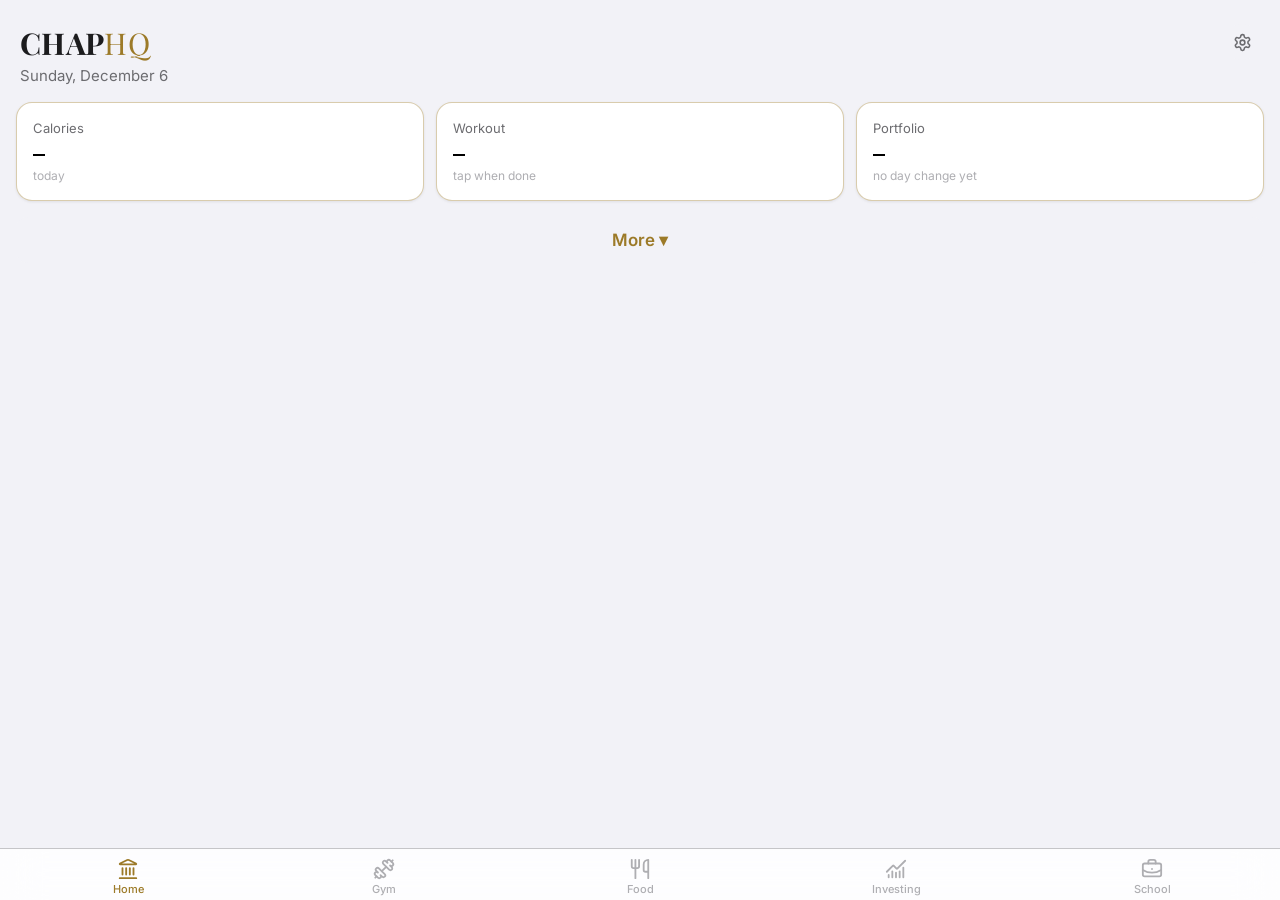
==== commit 7868bcb6: "Rebuild Investing as a tactical HUD; new serif + darker gold; seed data Design system: - Replace Spa" ====
--- a/index.html
+++ b/index.html
@@ -14,13 +14,15 @@
 <meta name="viewport" content="width=device-width, initial-scale=1, viewport-fit=cover, maximum-scale=1, user-scalable=no" />
 <title>CHAPHQ</title>
 
-<!-- The CHAPHQ font trio: Space Grotesk (headers + wordmark), Inter
-     (body text), IBM Plex Mono (workout data: weights, reps, durations).
-     Loads from Google Fonts when online; offline it falls back to system
-     fonts. The files can be self-hosted later for guaranteed offline use. -->
+<!-- The CHAPHQ font trio: Playfair Display (headers + wordmark — a
+     high-contrast serif with sharp, blade-like stroke transitions), Inter
+     (body text), IBM Plex Mono (data: weights, reps, dollar values).
+     Loads from Google Fonts when online; offline the headers fall back to
+     Georgia, which keeps the serif character without a download. The
+     files can be self-hosted later for guaranteed offline use. -->
 <link rel="preconnect" href="https://fonts.googleapis.com" />
 <link rel="preconnect" href="https://fonts.gstatic.com" crossorigin />
-<link rel="stylesheet" href="https://fonts.googleapis.com/css2?family=Space+Grotesk:wght@400;500;700&family=Inter:wght@400;500;600;700&family=IBM+Plex+Mono:wght@400;500;600&display=swap" />
+<link rel="stylesheet" href="https://fonts.googleapis.com/css2?family=Playfair+Display:wght@500;600;700&family=Inter:wght@400;500;600;700&family=IBM+Plex+Mono:wght@400;500;600&display=swap" />
 
 <!--
   This tiny inline script runs immediately, before any CSS or other
@@ -38,6 +40,34 @@
     } catch (err) {}
   })();
 </script>
+
+<!--
+  Boot splash styles live here, inline, instead of in base.css — this
+  way the black background + centered seal show up the INSTANT the page
+  starts loading, before any external stylesheet has had a chance to
+  arrive. #boot-splash-hidden (added by app.js once the app is ready)
+  fades it out and then removes it from layout entirely.
+-->
+<style>
+  #boot-splash {
+    position: fixed;
+    inset: 0;
+    z-index: 100;
+    display: flex;
+    align-items: center;
+    justify-content: center;
+    background: #0A0C10;
+    transition: opacity 0.4s ease;
+  }
+  #boot-splash img {
+    width: 55vw;
+    max-width: 260px;
+  }
+  #boot-splash.boot-splash-hidden {
+    opacity: 0;
+    pointer-events: none;
+  }
+</style>
 
 <!-- ===== PWA basics: lets any browser install this as an app ===== -->
 <link rel="manifest" href="manifest.json" />
@@ -67,6 +97,13 @@
 </head>
 <body>
 
+  <!-- Boot splash: the CHAPHQ seal on brand-black, visible the instant
+       the app opens (styles are inline in the head so nothing has to
+       load first). app.js fades it out once the app is ready. -->
+  <div id="boot-splash">
+    <img src="icons/seal.png" alt="CHAPHQ — Non Sine Periculo" />
+  </div>
+
   <!-- Everything a section renders goes inside here. router.js controls this. -->
   <main id="app-content"></main>
 
--- a/css/variables.css
+++ b/css/variables.css
@@ -38,13 +38,17 @@
 
   /* ===== Typography =====
      The CHAPHQ font trio:
-       Space Grotesk — headers + the wordmark (--font-display)
+       Playfair Display — headers + the wordmark (--font-display). A
+                       high-contrast serif: hairline thins against heavy
+                       stems, which reads sharp and editorial next to the
+                       gold. Falls back to Georgia offline — still a
+                       serif, so headers never snap back to sans.
        Inter         — body text (--font-family)
        IBM Plex Mono — workout/portfolio data: weights, reps, durations,
                        dollar values (--font-mono)
-     Each falls back to the iOS system font when offline. */
+     Body and mono fall back to the iOS system font when offline. */
   --font-family: "Inter", -apple-system, BlinkMacSystemFont, "SF Pro Text", "Segoe UI", Roboto, sans-serif;
-  --font-display: "Space Grotesk", -apple-system, BlinkMacSystemFont, "SF Pro Display", "Segoe UI", sans-serif;
+  --font-display: "Playfair Display", Georgia, "Times New Roman", "Iowan Old Style", serif;
   --font-mono: "IBM Plex Mono", ui-monospace, "SF Mono", Menlo, Consolas, monospace;
 
   --text-large-title: 700 34px/41px var(--font-family);
@@ -68,7 +72,7 @@
   /* ===== Accent + semantic colors =====
      The CHAPHQ accent is gold. Success/warning/danger stay iOS-system so
      gains/losses and warnings read instantly. */
-  --color-gold: #D4AF37;
+  --color-gold: #9C7A28;
   --color-accent: var(--color-gold);
   /* Text color used ON TOP of the gold accent (buttons, active chips) —
      dark, because white-on-gold is hard to read. */
@@ -77,8 +81,15 @@
   --color-warning: #FF9500;
   --color-danger: #FF3B30;
 
-  /* Gold hairline: the thin gold border on cards (subtle by design). */
-  --hairline-gold: rgba(212, 175, 55, 0.25);
+  /* The gold as raw channels, so rules can mix their own alpha without
+     hardcoding the hex a second time. */
+  --color-gold-rgb: 156, 122, 40;
+
+  /* Gold hairline: the thin gold border on cards (subtle by design).
+     Carried at a higher alpha than the old brighter gold needed — this
+     one is darker, so the same 0.25 would have faded the hairline out
+     against the near-black background. */
+  --hairline-gold: rgba(var(--color-gold-rgb), 0.38);
 
   /* ===== Wordmark (the CHAPHQ brand mark in headers) ===== */
   --font-wordmark: var(--font-display);
--- a/css/base.css
+++ b/css/base.css
@@ -71,6 +71,11 @@
   min-height: 100%;
 }
 
+/* Data values (weights, reps, durations, dollars) render in the mono font */
+.mono {
+  font-family: var(--font-mono);
+}
+
 /* Simple fade+rise transition applied by router.js when a section mounts */
 .section-enter {
   animation: section-enter var(--duration-base) var(--ease-standard);
--- a/css/components.css
+++ b/css/components.css
@@ -90,6 +90,17 @@
   align-items: center;
   justify-content: center;
   font-size: 18px;
+}
+
+/* Variant for buttons holding an inline SVG icon rather than a glyph */
+.btn-icon--svg {
+  color: var(--color-text-secondary);
+}
+
+.btn-icon--svg svg {
+  width: 19px;
+  height: 19px;
+  display: block;
 }
 
 /* Floating "add" button, bottom-right above the navbar */
@@ -401,7 +412,14 @@
 }
 
 .link-tile .icon {
-  font-size: 28px;
+  display: flex;
+  color: var(--color-accent);
+}
+
+.link-tile .icon svg {
+  width: 26px;
+  height: 26px;
+  display: block;
 }
 
 .link-tile .label {
--- a/css/navbar.css
+++ b/css/navbar.css
@@ -1,10 +1,10 @@
 /*
   navbar.css
   ---------------------------------------------------------------------
-  The bottom tab bar (Dashboard, Meals, Workouts, Progress, More) that's
-  always visible, plus the "More" sheet that slides up over it to reveal
-  Grocery, School, Goals, and Settings. This mirrors how Apple's own
-  App Store app handles having more sections than fit in one bar.
+  The bottom tab bar: Home, Gym, Food, Investing, School. All five
+  pillars get a permanent slot — there's no "More" sheet, because five
+  is what fits comfortably across an iPhone. Settings has no tab; it's
+  reached from the gear on the Dashboard.
 */
 
 #app-navbar {
@@ -37,9 +37,20 @@
   color: var(--color-accent);
 }
 
+/* Icons are inline SVG (js/components/icons.js) and stroke with
+   currentColor, so they inherit the tertiary/gold from .navbar__item
+   above without needing a separate "active" asset. */
 .navbar__item .icon {
-  font-size: 22px;
-  line-height: 1;
+  display: flex;
+  align-items: center;
+  justify-content: center;
+  height: 24px;
+}
+
+.navbar__item .icon svg {
+  width: 22px;
+  height: 22px;
+  display: block;
 }
 
 .navbar__item .label {
--- a/css/sections/gym.css
+++ b/css/sections/gym.css
@@ -1,34 +1,177 @@
-/* gym.css — styles specific to the Gym pillar. */
+/* gym.css — styles specific to the Gym module. */
 
-.gym-split-list {
+/* ===== Home ===== */
+
+.gym-card-list {
   display: flex;
   flex-direction: column;
   gap: var(--space-3);
 }
 
-.gym-split-card {
+.gym-workout-card {
   display: flex;
   align-items: center;
   gap: var(--space-3);
-  text-align: left;
-  width: 100%;
 }
 
-.gym-split-card__icon {
-  font-size: 26px;
+.gym-workout-card__info {
+  flex: 1;
+  display: flex;
+  flex-direction: column;
+  gap: 2px;
 }
 
-.gym-split-card__name {
+.gym-workout-card__name {
   font: var(--text-headline);
+  font-family: var(--font-display);
+}
+
+.gym-workout-card__actions {
+  display: flex;
+  flex-direction: column;
+  gap: var(--space-2);
+}
+
+.gym-workout-card__actions .btn {
+  padding: var(--space-2) var(--space-4);
+  font: var(--text-subhead);
+  font-weight: 600;
+}
+
+.gym-home-links {
+  display: flex;
+  gap: var(--space-3);
+}
+
+.gym-home-links .btn {
   flex: 1;
 }
 
-.gym-split-header {
+/* ===== Workout editor ===== */
+
+.gym-editor-add {
+  display: flex;
+  gap: var(--space-2);
+}
+
+.gym-editor-add .input {
+  flex: 1;
+}
+
+/* Sets / rep-range target, three narrow fields on one line */
+.gym-editor-target {
+  display: grid;
+  grid-template-columns: 1fr 1fr 1fr;
+  gap: var(--space-3);
+}
+
+/* ===== Active workout ===== */
+
+.gym-active-header {
   display: flex;
   align-items: center;
+  justify-content: space-between;
   gap: var(--space-3);
-  padding: var(--space-2) 0;
 }
+
+.gym-active-title {
+  font: var(--text-title3);
+  font-family: var(--font-display);
+  flex: 1;
+  text-align: center;
+}
+
+.gym-timer {
+  font: var(--text-headline);
+  color: var(--color-gold);
+  min-width: 52px;
+  text-align: right;
+}
+
+.gym-exercise {
+  display: flex;
+  flex-direction: column;
+  gap: var(--space-2);
+}
+
+.gym-exercise__head {
+  display: flex;
+  align-items: baseline;
+  justify-content: space-between;
+  gap: var(--space-3);
+}
+
+.gym-exercise__name {
+  font: var(--text-headline);
+  font-family: var(--font-display);
+}
+
+/* The day's prescription, e.g. "3 × 6–8" — sits opposite the exercise
+   name so the whole card reads "what to do" then "what you did last". */
+.gym-exercise__target {
+  font: var(--text-footnote);
+  font-weight: 600;
+  color: var(--color-gold);
+  white-space: nowrap;
+  flex: none;
+}
+
+/* The previous workout's numbers, right under the exercise title */
+.gym-exercise__prev {
+  font: var(--text-footnote);
+  color: var(--color-text-secondary);
+}
+
+.gym-sets {
+  display: flex;
+  flex-direction: column;
+  gap: var(--space-2);
+}
+
+.gym-set-row {
+  display: grid;
+  grid-template-columns: 24px 1fr 1fr 32px;
+  gap: var(--space-2);
+  align-items: center;
+}
+
+.gym-set-num {
+  font: var(--text-footnote);
+  color: var(--color-text-tertiary);
+  text-align: center;
+}
+
+.gym-add-set {
+  padding: var(--space-2);
+  font: var(--text-subhead);
+  font-weight: 600;
+}
+
+/* ===== Rest timer banner ===== */
+
+.gym-rest-banner {
+  position: fixed;
+  left: var(--space-4);
+  right: var(--space-4);
+  bottom: calc(72px + var(--safe-bottom));
+  z-index: 35;
+  display: flex;
+  align-items: center;
+  justify-content: space-between;
+  gap: var(--space-3);
+  padding: var(--space-3) var(--space-4);
+  background: var(--color-bg-elevated);
+  border: 0.5px solid var(--hairline-gold);
+  border-radius: var(--radius-lg);
+  box-shadow: 0 4px 14px var(--color-shadow);
+  font: var(--text-headline);
+}
+
+.gym-rest-banner .mono {
+  color: var(--color-gold);
+}
+
+/* ===== Forms / summary ===== */
 
 .gym-form {
   display: flex;
@@ -42,43 +185,14 @@
   gap: var(--space-3);
 }
 
-.gym-form__delete {
-  color: var(--color-danger);
+.gym-summary {
+  display: flex;
+  flex-direction: column;
+  gap: var(--space-3);
 }
 
-.gym-body-thumb {
-  width: 48px;
-  height: 48px;
-  border-radius: var(--radius-md);
-  object-fit: cover;
-  flex: none;
-}
-
-#split-exercise-list {
+.gym-last {
   display: flex;
   flex-direction: column;
+  gap: 2px;
 }
-
-/* History rows: collapsed summary by default, tap to expand the set list */
-.gym-history-row {
-  cursor: pointer;
-}
-
-.gym-history-row__chevron {
-  color: var(--color-text-tertiary);
-  font-size: 18px;
-  transition: transform var(--duration-fast) var(--ease-standard);
-}
-
-.gym-history-row.expanded .gym-history-row__chevron {
-  transform: rotate(90deg);
-}
-
-.gym-history-row__sets {
-  margin-top: var(--space-2);
-  padding-top: var(--space-2);
-  border-top: 0.5px solid var(--color-separator);
-  display: flex;
-  flex-direction: column;
-  gap: var(--space-1);
-}
--- a/css/sections/food.css
+++ b/css/sections/food.css
@@ -68,6 +68,62 @@
 
 /* ===== Grocery tab ===== */
 
+/* The staples palette: tap-to-add chips for the repeat buys, grouped by
+   the way you'd think about them rather than by store aisle. */
+.grocery-staples {
+  display: flex;
+  flex-direction: column;
+  gap: var(--space-3);
+  padding: var(--space-3) var(--space-4) var(--space-4);
+}
+
+.grocery-staples__toggle {
+  display: flex;
+  align-items: center;
+  justify-content: space-between;
+  gap: var(--space-3);
+  width: 100%;
+  padding: var(--space-1) 0;
+}
+
+.grocery-staples__toggle .section-label {
+  padding: 0;
+}
+
+.grocery-staples__chevron {
+  color: var(--color-text-tertiary);
+  font-size: 12px;
+}
+
+.grocery-staples__group {
+  display: flex;
+  flex-direction: column;
+  gap: var(--space-2);
+}
+
+.grocery-staples__group-name {
+  font: var(--text-footnote);
+  font-weight: 600;
+  color: var(--color-text-primary);
+}
+
+/* Chips wrap onto as many lines as they need — unlike the filter chip
+   row elsewhere, this one isn't a horizontal scroller. */
+.grocery-staples__chips {
+  flex-wrap: wrap;
+  overflow-x: visible;
+}
+
+.grocery-staple {
+  border: 0.5px solid var(--hairline-gold);
+}
+
+.grocery-staple--added {
+  opacity: 0.45;
+  color: var(--color-text-tertiary);
+  border-color: var(--color-separator);
+}
+
 .grocery-row {
   cursor: pointer;
 }
@@ -154,6 +210,19 @@
   color: var(--color-text-tertiary);
 }
 
+/* Optional ingredients sit back so the core recipe reads first. */
+.meals-detail__ingredient--optional {
+  color: var(--color-text-secondary);
+}
+
+.meals-detail__optional-tag {
+  font: var(--text-caption2);
+  text-transform: uppercase;
+  letter-spacing: 0.04em;
+  color: var(--color-text-tertiary);
+  margin-left: var(--space-2);
+}
+
 .meals-detail__actions {
   display: flex;
   gap: var(--space-3);
--- a/css/sections/investing.css
+++ b/css/sections/investing.css
@@ -1,29 +1,685 @@
-/* investing.css — styles specific to the Investing pillar. */
-
-.investing-up { color: var(--color-success); }
-.investing-down { color: var(--color-danger); }
-
-.investing-summary {
+/*
+  investing.css — the "tactical HUD" treatment.
+  ---------------------------------------------------------------------
+  Everything here is scoped under `.hud` (the Investing page-content
+  wrapper) or `.hud-page-header`, so this look cannot leak into Gym,
+  Food, School or the Dashboard — they keep the standard card UI. Modal
+  sheets render outside `.hud` in #app-modal-root and stay standard too,
+  on purpose: a data-entry form should be a plain legible form.
+
+  The rules of the look:
+    · line-art, never fills — data is drawn with strokes and glow
+    · numbers are IBM Plex Mono, right-aligned, tight
+    · labels are small caps with wide tracking, like instrument silkscreen
+    · gold does the work; the only other colors are gain green / loss red
+
+  In light mode this degrades gracefully: the glow all but disappears and
+  what's left is sharp gold line-art on white, which still reads.
+*/
+
+.hud,
+.hud-page-header {
+  /* HUD-local tokens, all derived from the one brand gold so this
+     section can never drift from the rest of the app's palette.
+     --hud-gold is the text/label gold and is theme-switched just below;
+     the line and glow tokens stay on the brand gold in both themes,
+     since they're strokes rather than type. */
+  --hud-gold: #856A22;
+  --hud-line: rgba(var(--color-gold-rgb), 0.45);
+  --hud-line-dim: rgba(var(--color-gold-rgb), 0.16);
+  --hud-glow: rgba(var(--color-gold-rgb), 0.5);
+  --hud-glow-soft: rgba(var(--color-gold-rgb), 0.14);
+  --hud-text-glow: 0 0 10px rgba(var(--color-gold-rgb), 0.45);
+}
+
+/* Dark mode — the look this section is designed for — uses the brand
+   gold as-is. The default above is a deeper gold for light mode, where
+   #9C7A28 only reaches 3.6:1 against #F2F2F7 and is too thin for 11px
+   caps; the deeper value gets it to 4.6:1. Only the HUD's own text
+   token shifts — the accent everywhere else in the app is untouched.
+   The two rules below mirror how variables.css switches themes: the
+   media query for "follow the system", the attribute for an explicit
+   choice made in Settings. */
+@media (prefers-color-scheme: dark) {
+  :root:not([data-theme="light"]) .hud,
+  :root:not([data-theme="light"]) .hud-page-header {
+    --hud-gold: var(--color-gold);
+  }
+}
+
+:root[data-theme="dark"] .hud,
+:root[data-theme="dark"] .hud-page-header {
+  --hud-gold: var(--color-gold);
+}
+
+/* ===== Page header: title with a hairline rule and end caps ===== */
+
+.hud-page-header__rule {
+  position: relative;
+  height: 1px;
+  margin-top: var(--space-3);
+  background: linear-gradient(90deg, var(--hud-line), transparent);
+}
+
+.hud-page-header__rule::before {
+  content: "";
+  position: absolute;
+  left: 0;
+  top: -3px;
+  width: 1px;
+  height: 7px;
+  background: var(--hud-gold);
+  box-shadow: 0 0 6px var(--hud-glow);
+}
+
+/* ===== Sub-tabs: outline + underline glow, not a filled pill ===== */
+
+.hud .segmented {
+  background: none;
+  border-radius: 0;
+  padding: 0;
+  gap: 0;
+  border-bottom: 1px solid var(--hud-line-dim);
+}
+
+.hud .segmented__item {
+  position: relative;
+  border-radius: 0;
+  background: none;
+  padding: var(--space-3) var(--space-1);
+  font-family: var(--font-mono);
+  font-size: 11px;
+  font-weight: 500;
+  letter-spacing: 0.1em;
+  text-transform: uppercase;
+  color: var(--color-text-tertiary);
+}
+
+.hud .segmented__item.active {
+  background: none;
+  box-shadow: none;
+  color: var(--hud-gold);
+  text-shadow: var(--hud-text-glow);
+}
+
+/* The lit underline under the active tab, with a soft bloom either side */
+.hud .segmented__item.active::after {
+  content: "";
+  position: absolute;
+  left: 12%;
+  right: 12%;
+  bottom: -1px;
+  height: 1px;
+  background: var(--hud-gold);
+  box-shadow: 0 0 8px var(--hud-glow), 0 0 2px var(--hud-gold);
+}
+
+/* ===== Panels: the framed containers everything sits in ===== */
+
+.hud-panel {
+  position: relative;
+  overflow: hidden;
+  padding: var(--space-4);
+  background: linear-gradient(180deg, rgba(var(--color-gold-rgb), 0.045), transparent 62%);
+  border: 1px solid var(--hud-line-dim);
+  border-radius: 2px; /* nearly square — HUD panels aren't rounded */
+}
+
+/* Lit corner brackets, top-left and bottom-right */
+.hud-panel::before,
+.hud-panel::after {
+  content: "";
+  position: absolute;
+  width: 14px;
+  height: 14px;
+  border-color: var(--hud-line);
+  border-style: solid;
+  pointer-events: none;
+}
+
+.hud-panel::before {
+  top: -1px;
+  left: -1px;
+  border-width: 1px 0 0 1px;
+}
+
+.hud-panel::after {
+  right: -1px;
+  bottom: -1px;
+  border-width: 0 1px 1px 0;
+}
+
+.hud-panel__head {
+  display: flex;
+  align-items: baseline;
+  justify-content: space-between;
+  gap: var(--space-3);
+  padding-bottom: var(--space-3);
+  margin-bottom: var(--space-3);
+  border-bottom: 1px solid var(--hud-line-dim);
+}
+
+.hud-panel__title {
+  font: var(--text-headline);
+  font-family: var(--font-display);
+  color: var(--color-text-primary);
+}
+
+.hud-panel__meta {
+  font-size: 10px;
+  letter-spacing: 0.14em;
+  text-transform: uppercase;
+  color: var(--hud-gold);
+  white-space: nowrap;
+}
+
+/* ===== Total readout ===== */
+
+.hud-total {
   text-align: center;
-}
-
-.investing-summary .stat-tile__value {
-  font: var(--text-title1);
+  padding: var(--space-5) var(--space-4);
+}
+
+.hud-total__label {
+  font-family: var(--font-mono);
+  font-size: 10px;
+  letter-spacing: 0.22em;
+  text-transform: uppercase;
+  color: var(--hud-gold);
+  text-shadow: var(--hud-text-glow);
+}
+
+.hud-total__value {
+  font-size: 34px;
+  font-weight: 500;
+  line-height: 1.15;
+  letter-spacing: -0.01em;
+  color: var(--color-text-primary);
+  margin-top: var(--space-2);
+  font-variant-numeric: tabular-nums;
+}
+
+.hud-total__meta {
+  font-size: 10px;
+  letter-spacing: 0.12em;
+  text-transform: uppercase;
+  color: var(--color-text-tertiary);
+  margin-top: var(--space-2);
+}
+
+/* ===== The scan-line: one pass down a panel when it (re)draws ===== */
+
+/* The element spans the whole panel and carries the lit line on its top
+   edge (::before). Translating it by 100% of its own height therefore
+   walks the line from the panel's top to its bottom — exactly one pass,
+   at whatever height the panel happens to be, using only transform and
+   opacity so it stays on the compositor instead of relayouting. */
+.hud-scanline {
+  position: absolute;
+  inset: 0;
+  opacity: 0;
+  pointer-events: none;
+  animation: hud-scan 2s var(--ease-standard) 1;
+}
+
+.hud-scanline::before {
+  content: "";
+  position: absolute;
+  left: 0;
+  right: 0;
+  top: 0;
+  height: 2px;
+  background: linear-gradient(90deg, transparent, var(--hud-glow), transparent);
+}
+
+@keyframes hud-scan {
+  0% { transform: translateY(0); opacity: 0; }
+  12% { opacity: 0.9; }
+  88% { opacity: 0.9; }
+  100% { transform: translateY(100%); opacity: 0; }
+}
+
+/* ===== Allocation dial ===== */
+
+.hud-dial {
+  display: flex;
+  flex-direction: column;
+  align-items: center;
+  gap: var(--space-3);
+  margin-bottom: var(--space-4);
+}
+
+.hud-ring {
+  width: 100%;
+  max-width: 232px;
+  height: auto;
+  overflow: visible;
+}
+
+.hud-ring__bracket {
+  fill: none;
+  stroke: var(--hud-line);
+  stroke-width: 1.25;
+}
+
+.hud-ring__tick {
+  stroke: var(--hud-line-dim);
+  stroke-width: 1;
+}
+
+.hud-ring__tick--major {
+  stroke: var(--hud-line);
+  stroke-width: 1.25;
+}
+
+.hud-ring__track {
+  fill: none;
+  stroke: rgba(var(--color-gold-rgb), 0.1);
+  stroke-width: 8;
+}
+
+.hud-ring__inner {
+  fill: none;
+  stroke: var(--hud-line-dim);
+  stroke-width: 0.75;
+}
+
+/* The data itself: stroked arcs with a real bloom around them. */
+.hud-ring__arcs {
+  filter: drop-shadow(0 0 5px var(--hud-glow));
+  animation: hud-ring-in 1.1s var(--ease-standard) 1;
+}
+
+.hud-ring__arc {
+  fill: none;
+  stroke: var(--hud-gold);
+  stroke-width: 8;
+  stroke-linecap: butt;
+}
+
+@keyframes hud-ring-in {
+  from { opacity: 0; }
+  to { opacity: 1; }
+}
+
+/* Radar sweep — one rotation per draw, so it fires exactly when the
+   numbers behind it change rather than spinning forever. */
+.hud-ring__sweep {
+  transform-box: view-box;
+  transform-origin: 120px 120px;
+  animation: hud-sweep 2.2s cubic-bezier(0.35, 0, 0.2, 1) 1;
+  opacity: 0;
+}
+
+@keyframes hud-sweep {
+  0% { transform: rotate(0deg); opacity: 0.85; }
+  90% { opacity: 0.85; }
+  100% { transform: rotate(360deg); opacity: 0; }
+}
+
+.hud-ring__label {
+  fill: var(--color-text-secondary);
+  font-family: var(--font-mono);
+  font-size: 9px;
+  letter-spacing: 0.04em;
+}
+
+.hud-ring__center-label {
+  fill: var(--hud-gold);
+  font-family: var(--font-mono);
+  font-size: 8.5px;
+  letter-spacing: 0.2em;
+}
+
+.hud-ring__center-value {
+  fill: var(--color-text-primary);
+  font-family: var(--font-mono);
+  font-size: 24px;
+  font-weight: 500;
+}
+
+.hud-ring__center-foot {
+  fill: var(--color-text-tertiary);
+  font-family: var(--font-mono);
+  font-size: 9px;
+  letter-spacing: 0.12em;
+}
+
+.hud-ring--standby .hud-ring__center-value {
+  fill: var(--color-text-tertiary);
+}
+
+/* Gradient stops for the sweep line (set here, not as SVG attributes,
+   so they can reference the CSS custom property). */
+.hud-sweep-stop--head { stop-color: var(--hud-gold); stop-opacity: 0; }
+.hud-sweep-stop--tail { stop-color: var(--hud-gold); stop-opacity: 0.85; }
+
+/* ===== Dial legend ===== */
+
+.hud-legend {
+  display: grid;
+  grid-template-columns: 1fr 1fr;
+  gap: var(--space-1) var(--space-4);
+  width: 100%;
+}
+
+.hud-legend__row {
+  display: flex;
+  align-items: center;
+  gap: var(--space-2);
+  min-width: 0;
+}
+
+/* A short lit dash, not a filled dot — line-art all the way down. */
+.hud-legend__mark {
+  flex: none;
+  width: 10px;
+  height: 2px;
+  background: var(--hud-gold);
+  box-shadow: 0 0 5px var(--hud-glow);
+}
+
+.hud-legend__label {
+  flex: 1;
+  min-width: 0;
+  font: var(--text-caption1);
+  color: var(--color-text-secondary);
+  white-space: nowrap;
+  overflow: hidden;
+  text-overflow: ellipsis;
+}
+
+.hud-legend__value {
+  font-size: 11px;
+  color: var(--color-text-primary);
+  font-variant-numeric: tabular-nums;
+}
+
+.hud-dial__standby {
+  text-align: center;
+  padding: 0 var(--space-4);
+}
+
+.hud-dial__standby-title {
+  font-family: var(--font-mono);
+  font-size: 11px;
+  letter-spacing: 0.14em;
+  text-transform: uppercase;
+  color: var(--hud-gold);
+}
+
+.hud-dial__standby-text {
+  font: var(--text-footnote);
+  color: var(--color-text-tertiary);
   margin-top: var(--space-1);
 }
 
-.investing-actions {
+/* ===== Readout: the terminal-style data table ===== */
+
+.hud-readout {
+  display: flex;
+  flex-direction: column;
+}
+
+.hud-row {
+  display: grid;
+  grid-template-columns: minmax(0, 1fr) 64px 72px 76px;
+  align-items: center;
+  gap: var(--space-2);
+  padding: var(--space-3) 0;
+  /* The hairline divider between rows — the only separator in the list. */
+  border-bottom: 1px solid var(--hud-line-dim);
+}
+
+.hud-row:last-child {
+  border-bottom: none;
+}
+
+.hud-row--head {
+  padding: 0 0 var(--space-2);
+  border-bottom: 1px solid var(--hud-line);
+}
+
+.hud-row--head span {
+  font-family: var(--font-mono);
+  font-size: 9px;
+  font-weight: 500;
+  letter-spacing: 0.16em;
+  text-transform: uppercase;
+  color: var(--hud-gold);
+  opacity: 0.85;
+}
+
+.hud-row__ticker {
+  display: flex;
+  flex-direction: column;
+  gap: 1px;
+  min-width: 0;
+  font: var(--text-callout);
+  font-weight: 600;
+  color: var(--color-text-primary);
+  overflow: hidden;
+  text-overflow: ellipsis;
+  white-space: nowrap;
+}
+
+.hud-row__sub {
+  font-family: var(--font-mono);
+  font-size: 9px;
+  font-weight: 400;
+  letter-spacing: 0.1em;
+  text-transform: uppercase;
+  color: var(--color-text-tertiary);
+  overflow: hidden;
+  text-overflow: ellipsis;
+}
+
+.hud-row__sub--note {
+  font-family: var(--font-family);
+  font-size: 12px;
+  letter-spacing: 0;
+  text-transform: none;
+  color: var(--color-text-secondary);
+  white-space: normal;
+}
+
+.hud-row__cell {
+  text-align: right;
+  font-size: 12px;
+  color: var(--color-text-secondary);
+  font-variant-numeric: tabular-nums;
+  white-space: nowrap;
+  overflow: hidden;
+  text-overflow: ellipsis;
+}
+
+.hud-row__cell--strong {
+  color: var(--color-text-primary);
+  font-weight: 500;
+}
+
+.hud-row[role="button"] {
+  cursor: pointer;
+  transition: background var(--duration-fast) var(--ease-standard);
+}
+
+.hud-row[role="button"]:active {
+  background: rgba(var(--color-gold-rgb), 0.08);
+}
+
+/* Journal rows lead with the date and put the ticker second. */
+.hud-readout--journal .hud-row {
+  grid-template-columns: 62px minmax(0, 1fr) 84px 68px;
+}
+
+.hud-row__date {
+  text-align: left;
+  color: var(--color-text-tertiary);
+  font-size: 11px;
+}
+
+/* Watch and HC rows are two-column: content, then the remove button. */
+.hud-row--watch,
+.hud-row--hc {
+  grid-template-columns: minmax(0, 1fr) 32px;
+}
+
+.hud-row--hc {
+  grid-template-columns: 22px minmax(0, 1fr) 32px;
+  cursor: pointer;
+}
+
+.hud-row__ticker--wide {
+  font-weight: 500;
+  white-space: normal;
+}
+
+.hud-row--done .hud-row__ticker {
+  text-decoration: line-through;
+  color: var(--color-text-tertiary);
+}
+
+/* ===== Gain / loss ===== */
+
+.hud-up { color: var(--color-success); }
+.hud-down { color: var(--color-danger); }
+
+/* ===== Journal stats strip ===== */
+
+.hud-stats {
+  display: grid;
+  grid-template-columns: repeat(3, 1fr);
+  gap: var(--space-2);
+  text-align: center;
+}
+
+.hud-stat__label {
+  font-family: var(--font-mono);
+  font-size: 9px;
+  letter-spacing: 0.16em;
+  text-transform: uppercase;
+  color: var(--hud-gold);
+}
+
+.hud-stat__value {
+  font-size: 19px;
+  font-weight: 500;
+  color: var(--color-text-primary);
+  margin-top: var(--space-1);
+  font-variant-numeric: tabular-nums;
+}
+
+.hud-stat__sep {
+  color: var(--color-text-tertiary);
+  margin: 0 2px;
+}
+
+/* ===== Buttons: outline + glow, corner-notched ===== */
+
+.hud-actions {
   display: flex;
   gap: var(--space-3);
 }
 
-.investing-actions .btn {
+.hud-btn {
   flex: 1;
-}
-
-.investing-holding__numbers {
-  text-align: right;
-}
+  padding: var(--space-3) var(--space-4);
+  background: rgba(var(--color-gold-rgb), 0.05);
+  border: 1px solid var(--hud-line);
+  color: var(--hud-gold);
+  font-family: var(--font-mono);
+  font-size: 11px;
+  font-weight: 500;
+  letter-spacing: 0.12em;
+  text-transform: uppercase;
+  text-shadow: var(--hud-text-glow);
+  /* Cut corners, top-left and bottom-right — the clip trims the border
+     with it, so the notches read as machined rather than drawn on. */
+  clip-path: polygon(9px 0, 100% 0, 100% calc(100% - 9px), calc(100% - 9px) 100%, 0 100%, 0 9px);
+  box-shadow: inset 0 0 14px var(--hud-glow-soft), 0 0 10px rgba(var(--color-gold-rgb), 0.12);
+  transition: background var(--duration-fast) var(--ease-standard), box-shadow var(--duration-fast) var(--ease-standard);
+}
+
+.hud-btn:active {
+  background: rgba(var(--color-gold-rgb), 0.16);
+  box-shadow: inset 0 0 18px rgba(var(--color-gold-rgb), 0.24), 0 0 16px var(--hud-glow);
+}
+
+.hud-icon-btn {
+  width: 28px;
+  height: 28px;
+  justify-self: end;
+  display: inline-flex;
+  align-items: center;
+  justify-content: center;
+  font-size: 13px;
+  color: var(--color-text-tertiary);
+  border: 1px solid var(--hud-line-dim);
+  border-radius: 2px;
+  transition: color var(--duration-fast) var(--ease-standard), border-color var(--duration-fast) var(--ease-standard);
+}
+
+.hud-icon-btn:active {
+  color: var(--color-danger);
+  border-color: var(--color-danger);
+}
+
+/* Square check, drawn as an outline until it's on */
+.hud-check {
+  width: 16px;
+  height: 16px;
+  display: inline-flex;
+  align-items: center;
+  justify-content: center;
+  font-size: 11px;
+  line-height: 1;
+  color: var(--hud-gold);
+  border: 1px solid var(--hud-line);
+  border-radius: 1px;
+}
+
+.hud-check--on {
+  box-shadow: inset 0 0 8px var(--hud-glow-soft), 0 0 8px rgba(var(--color-gold-rgb), 0.2);
+  text-shadow: var(--hud-text-glow);
+}
+
+/* ===== Notes ===== */
+
+.hud-note {
+  cursor: pointer;
+}
+
+.hud-note__body {
+  font: var(--text-subhead);
+  color: var(--color-text-secondary);
+  white-space: pre-wrap;
+}
+
+/* ===== Empty states ===== */
+
+.hud-empty {
+  text-align: center;
+  padding: var(--space-10) var(--space-6);
+  border: 1px dashed var(--hud-line-dim);
+  border-radius: 2px;
+}
+
+.hud-empty__title {
+  font-family: var(--font-mono);
+  font-size: 12px;
+  letter-spacing: 0.16em;
+  text-transform: uppercase;
+  color: var(--hud-gold);
+}
+
+.hud-empty__subtitle {
+  font: var(--text-subhead);
+  color: var(--color-text-tertiary);
+  margin: var(--space-2) auto 0;
+  max-width: 260px;
+}
+
+/* ===== Modal forms — standard app styling, not HUD, on purpose ===== */
 
 .investing-form {
   display: flex;
@@ -41,14 +697,17 @@
   color: var(--color-danger);
 }
 
-.investing-note-body {
-  font: var(--text-subhead);
-  color: var(--color-text-secondary);
-  margin-top: var(--space-2);
-  white-space: pre-wrap;
-}
-
-.hc-row--done .list-row__title {
-  text-decoration: line-through;
-  color: var(--color-text-tertiary);
-}
+/* ===== Motion: everything above is decoration, so it all switches off
+   when the system asks for reduced motion. ===== */
+
+@media (prefers-reduced-motion: reduce) {
+  .hud-scanline,
+  .hud-ring__sweep,
+  .hud-ring__arcs {
+    animation: none;
+  }
+  .hud-scanline,
+  .hud-ring__sweep {
+    display: none;
+  }
+}
--- a/css/sections/settings.css
+++ b/css/sections/settings.css
@@ -1 +1,16 @@
-/* settings.css — styles specific to the settings section. Filled in when that section is built. */
+/* settings.css — styles specific to the Settings screen. */
+
+.settings-seal {
+  display: flex;
+  justify-content: center;
+  padding: var(--space-2) 0 var(--space-4);
+}
+
+.settings-seal img {
+  width: 140px;
+  height: 140px;
+}
+
+.settings-theme-row {
+  cursor: pointer;
+}
